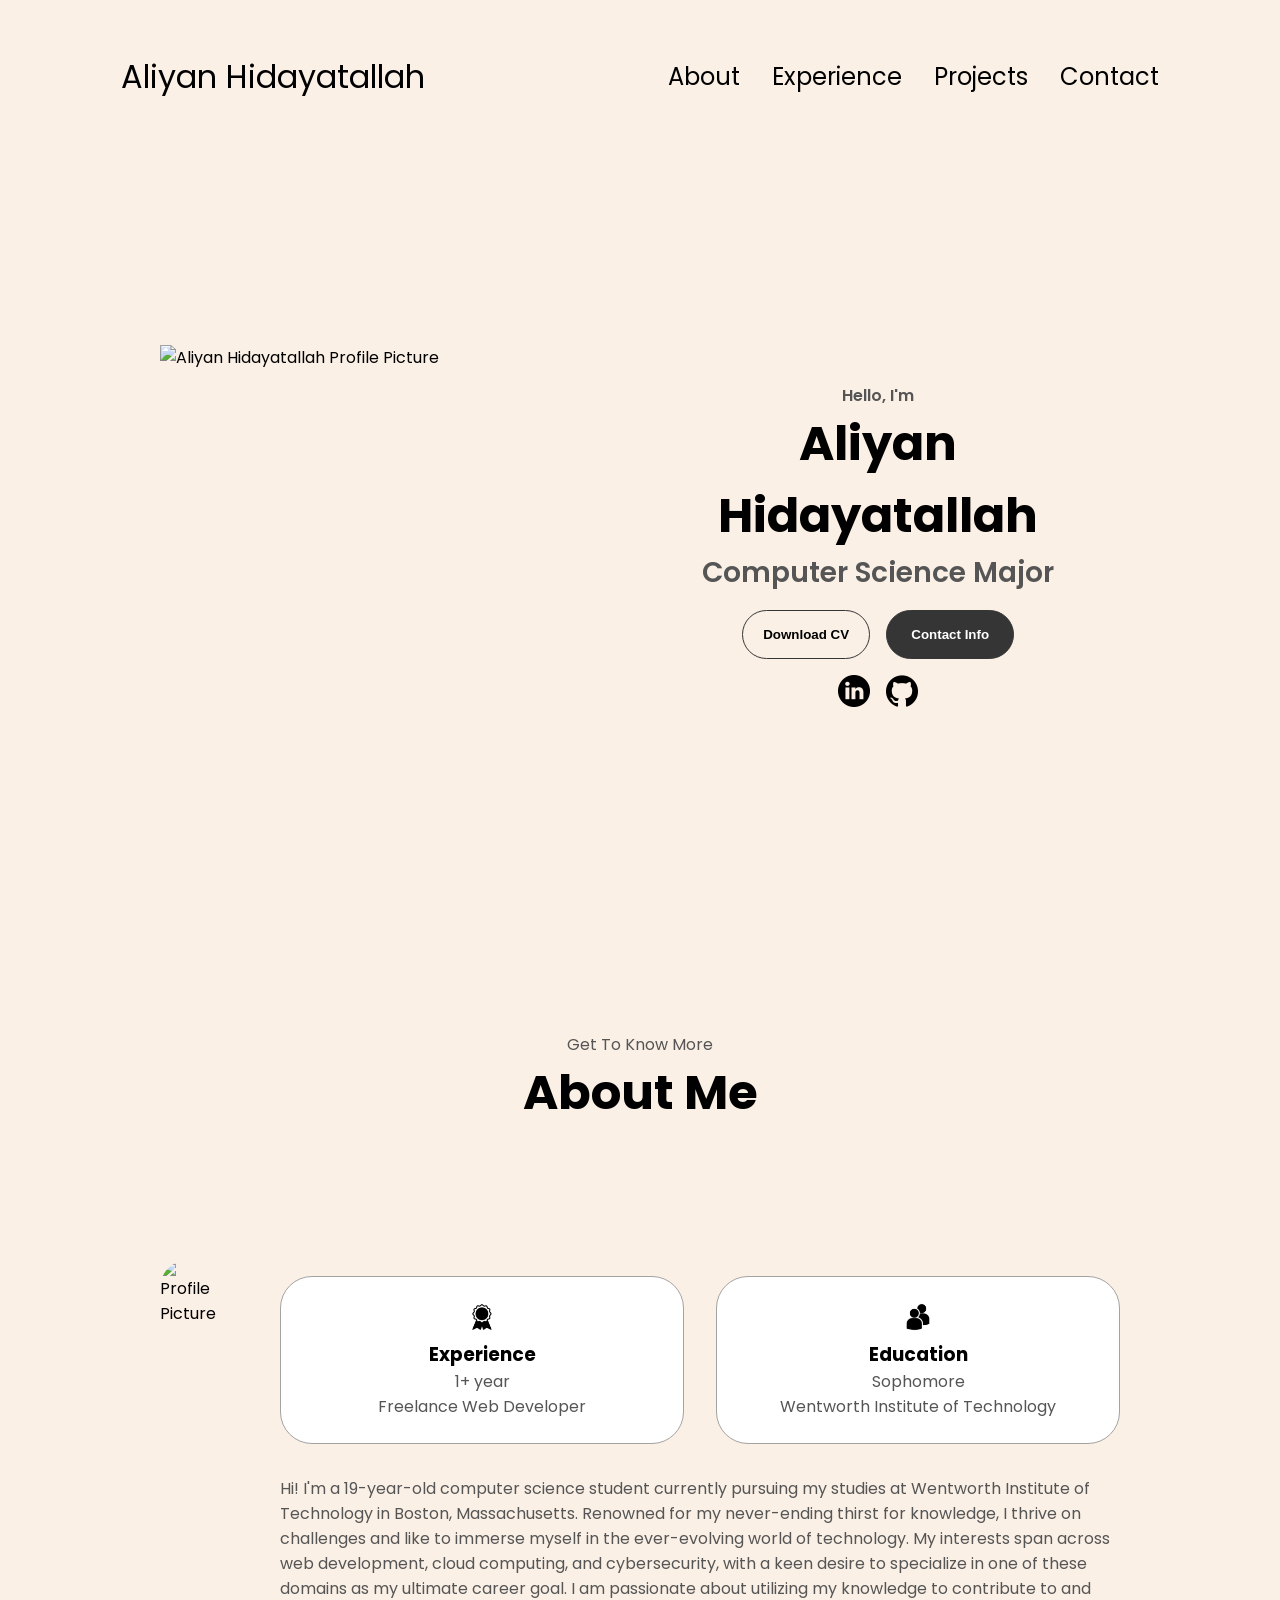
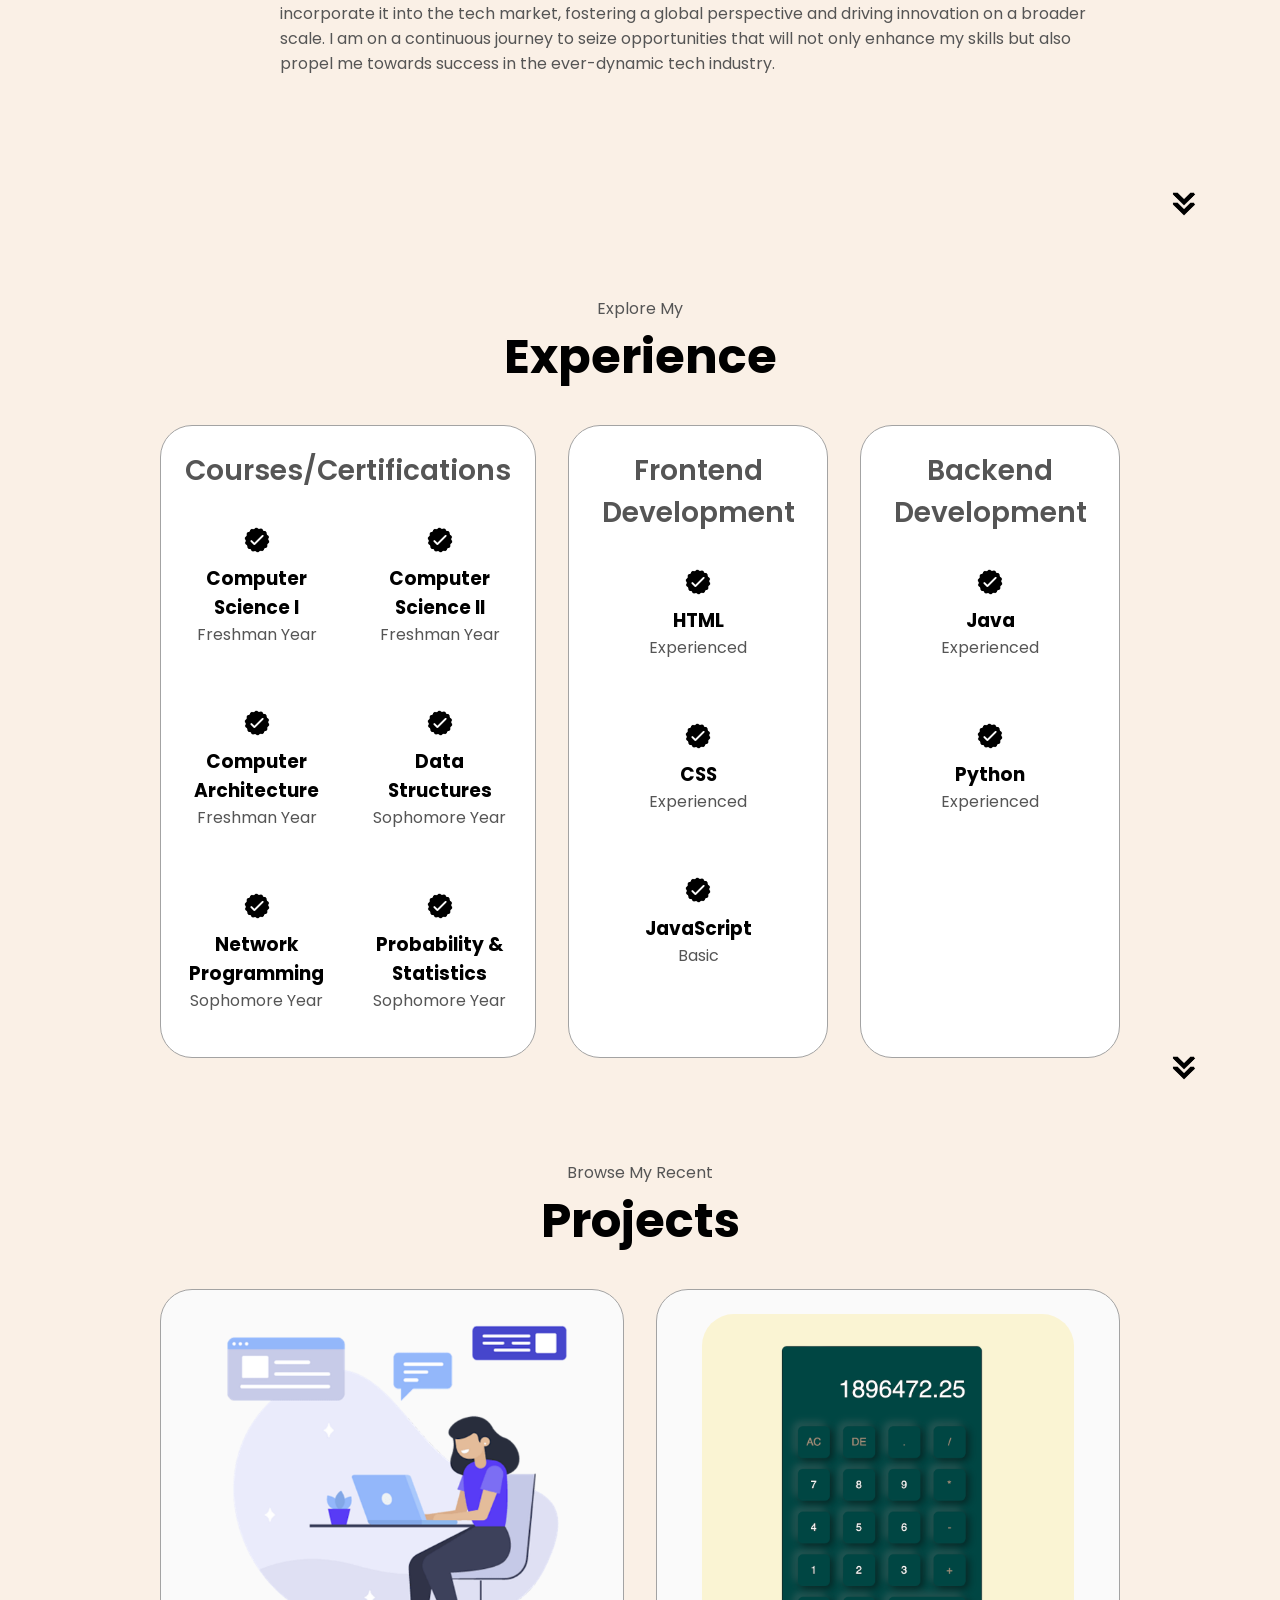
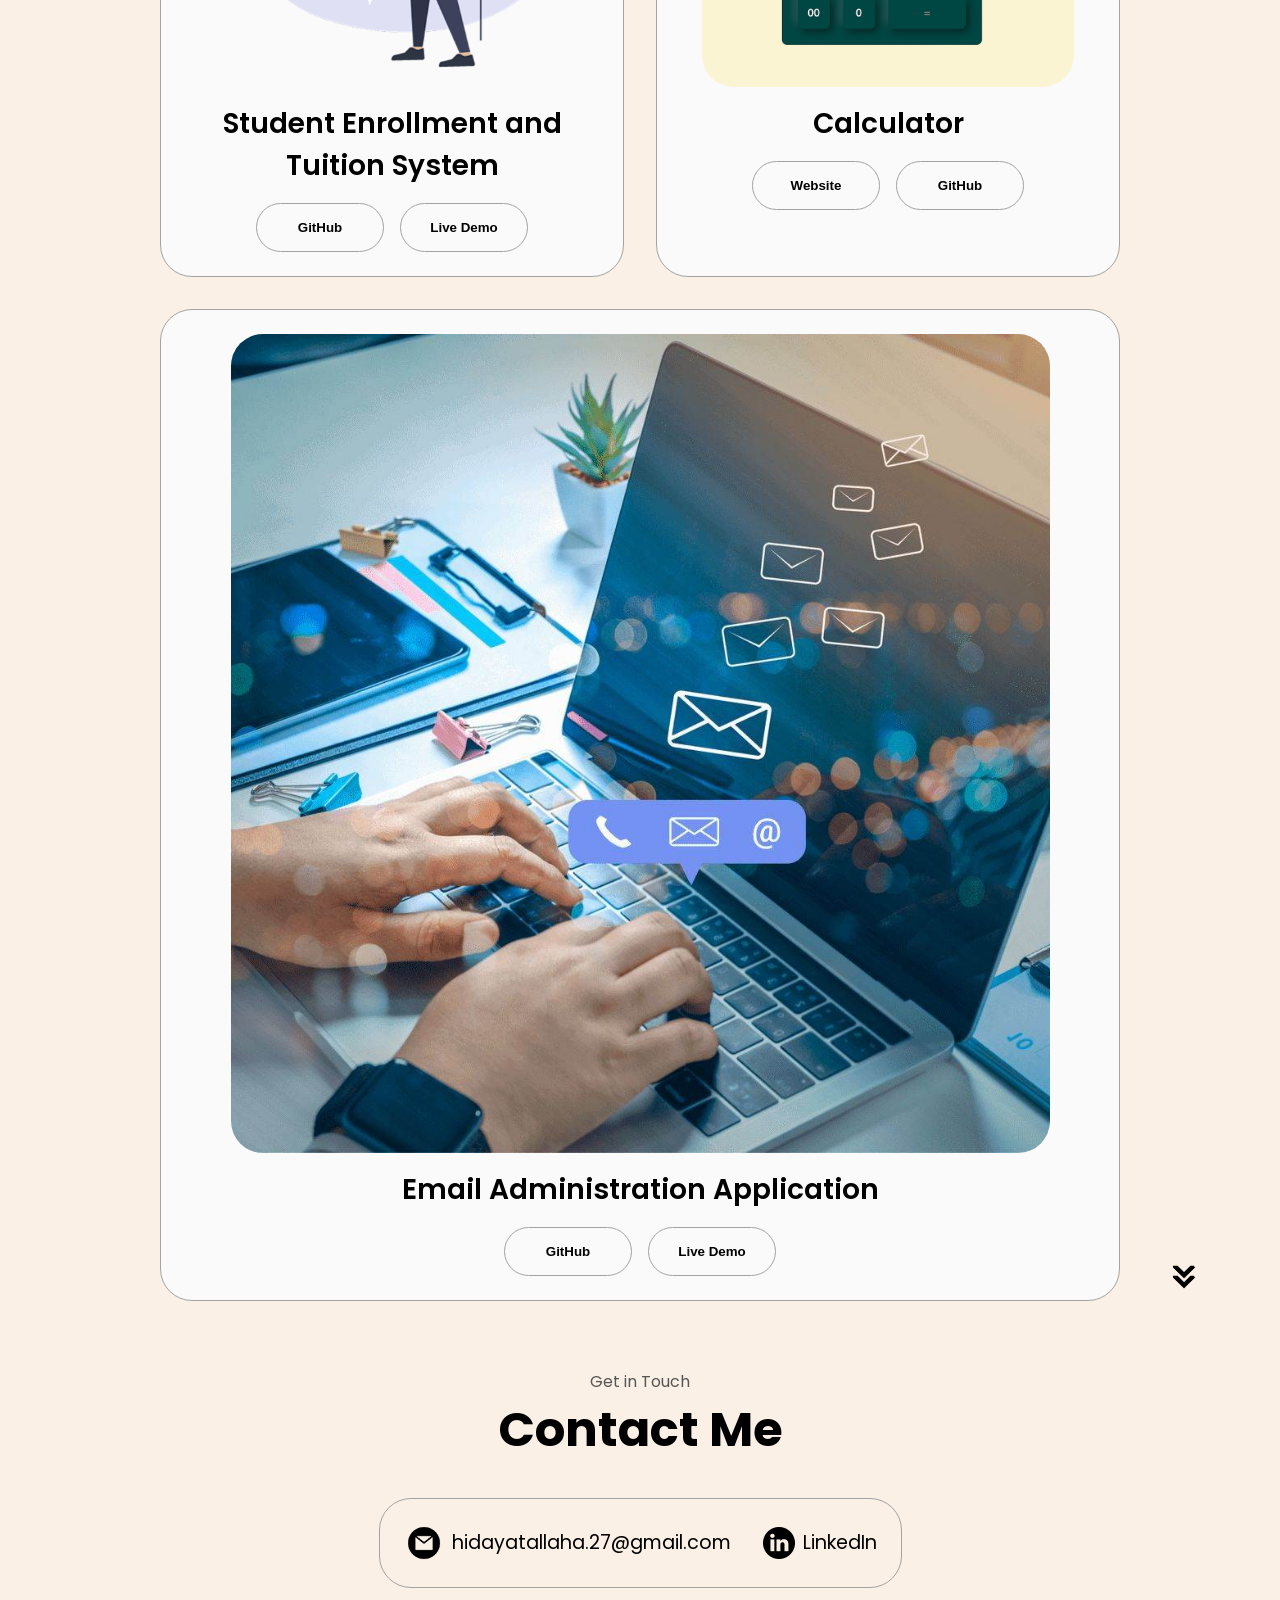
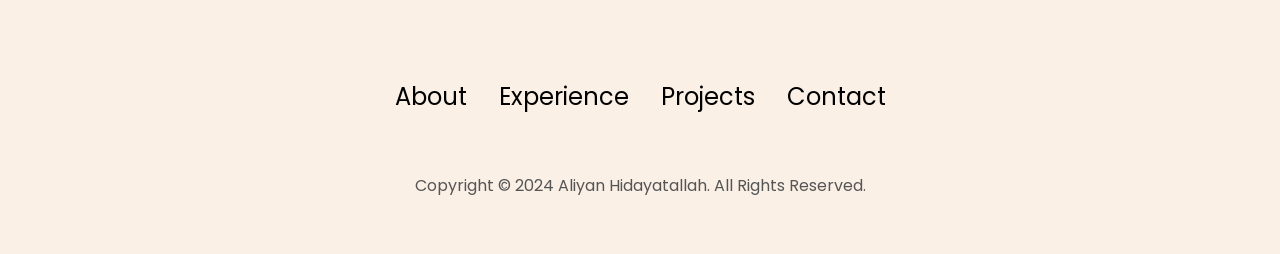
==== index.html @ 7191a9da "Update index.html" ====
<!DOCTYPE html>
<html lang="en">
<head>
    <meta charset="UTF-8">
    <meta http-equiv="X-UA-Compatible" content="IE=edge">
    <meta name="viewport" content="width=device-width, initial-scale=1.0, maximum-scale=1, user-scalable=0">
    <title>My Portfolio</title>
    <link rel="stylesheet" href="style.css" />
    <link rel="stylesheet" href="mediaqueries.css" />
</head>

<body>
    <nav id="desktop-nav">
        <div class="logo">Aliyan Hidayatallah</div>
        <div>
            <ul class="nav-links">
                <li> <a href="#about">About</a> </li>
                <li> <a href="#experience">Experience</a> </li>
                <li> <a href="#projects">Projects</a> </li>
                <li> <a href="#contact">Contact</a> </li>
            </ul>
        </div>
    </nav>

    <nav id="hamburger-nav">
        <div class="logo">Aliyan Hidayatallah</div>
        <div class="hamburger-menu">
            <div class="hamburger-icon" onclick="toggleMenu()">
                <span></span>
                <span></span>
                <span></span>
            </div>
            <div class="menu-links">
                <li> <a href="#about" onclick="toggleMenu()">About</a> </li>
                <li> <a href="#experience" onclick="toggleMenu()">Experience</a> </li>
                <li> <a href="#projects" onclick="toggleMenu()">Projects</a> </li>
                <li> <a href="#contact" onclick="toggleMenu()">Contact</a> </li>
            </div>
        </div>
    </nav>

    <section id="profile">
        <div class="section__pic-container">
            <img src="./ASSETS/profile-pic.png" alt="Aliyan Hidayatallah Profile Picture">
        </div>
        <div class="section__text">
            <p class="section__text__p1">Hello, I'm</p>
            <h1 class="title">Aliyan Hidayatallah</h1>
            <p class="section__text__p2">Computer Science Major</p>
            <div class="btn-container">
                <button class="btn btn-color-2" onclick="window.open('./ASSETS/resume-example.pdf')">Download CV</button>
                <button class="btn btn-color-1" onclick="location.href='./#contact'">Contact Info</button>
            </div>
            <div id="socials-container">
                <img src="./ASSETS/linkedin.png" alt="My LinkedIn Profile" class="icon" onclick="location.href='https://www.linkedin.com/in/aliyan-hidayatallah-9023562b5/'"/> 
                <img src="./ASSETS/github.png" alt="My Github Profile" class="icon" onclick="location.href='https://github.com/AliyanHidayatallah'"/> 
            </div>
        </div>
    </section>

    <section id="about">
        <p class="section__text__p1">Get To Know More</p>
        <h1 class="title">About Me</h1>
        <div class="section-container">
            <div class="section__pic-container">
                <img src="./ASSETS/about-pic.png" alt="Profile Picture" class="about-pic"/>
            </div>
            <div class="about-details-container">
                <div class="about-containers">
                    <div class="details-container">
                        <img src="./ASSETS/experience.png" alt="Experience Icon" class="icon"/>
                        <h3>Experience</h3>
                        <p>1+ year<br />Freelance Web Developer</p>
                    </div>
                    <div class="details-container">
                        <img src="./ASSETS/education.png" alt="Education Icon" class="icon"/>
                        <h3>Education</h3>
                        <p>Sophomore<br />Wentworth Institute of Technology</p>
                    </div>
                </div>
                <div class="text-container">
                    <p> 
                        Hi! I'm a 19-year-old computer science student currently pursuing my studies at 
                        Wentworth Institute of Technology in Boston, Massachusetts. Renowned for my 
                        never-ending thirst for knowledge, I thrive on challenges and like to immerse 
                        myself in the ever-evolving world of technology. My interests span across web 
                        development, cloud computing, and cybersecurity, with a keen desire to specialize 
                        in one of these domains as my ultimate career goal. I am passionate about utilizing 
                        my knowledge to contribute to and incorporate it into the tech market, fostering a 
                        global perspective and driving innovation on a broader scale. I am on a continuous 
                        journey to seize opportunities that will not only enhance my skills but also propel 
                        me towards success in the ever-dynamic tech industry.
                    </p>
                </div>
            </div>
        </div>
        <img src="./ASSETS/arrow.png" alt="Arrow Icon" class="icon arrow" onclick="location.href='./#experience'"/>
    </section>

    <section id="experience">
        <p class="section__text__p1">Explore My</p>
        <h1 class="title">Experience</h1>
        <div class="experience-details-container">
            <div class="about-containers">

                <div class="details-container">

                    <h2 class="experience-sub-title">Courses/Certifications</h2>
                    <div class="article-container">

                        <article>
                            <img src="./ASSETS/checkmark.png" alt="Experience Icon" class="icon"/>
                            <div>
                                <h3>Computer Science I</h3>
                                <p>Freshman Year</p>
                            </div>
                        </article>
                        <article>
                            <img src="./ASSETS/checkmark.png" alt="Experience Icon" class="icon"/>
                            <div>
                                <h3>Computer Science II</h3>
                                <p>Freshman Year</p>
                            </div>
                        </article>
                        <article>
                            <img src="./ASSETS/checkmark.png" alt="Experience Icon" class="icon"/>
                            <div>
                                <h3>Computer Architecture</h3>
                                <p>Freshman Year</p>
                            </div>
                        </article>
                        <article>
                            <img src="./ASSETS/checkmark.png" alt="Experience Icon" class="icon"/>
                            <div>
                                <h3>Data Structures</h3>
                                <p>Sophomore Year</p>
                            </div>
                        </article>
                        <article>
                            <img src="./ASSETS/checkmark.png" alt="Experience Icon" class="icon"/>
                            <div>
                                <h3>Network Programming</h3>
                                <p>Sophomore Year</p>
                            </div>
                        </article>
                        <article>
                            <img src="./ASSETS/checkmark.png" alt="Experience Icon" class="icon"/>
                            <div>
                                <h3>Probability & Statistics</h3>
                                <p>Sophomore Year</p>
                            </div>
                        </article>

                    </div>  

                </div>

                <div class="details-container">
                    
                    <h2 class="experience-sub-title">Frontend Development</h2>
                    <div class="article-container">
                        
                        <article>
                            <img src="./ASSETS/checkmark.png" alt="Experience Icon" class="icon"/>
                            <div>
                                <h3>HTML</h3>
                                <p>Experienced</p>
                            </div>
                        </article>
                        <article>
                            <img src="./ASSETS/checkmark.png" alt="Experience Icon" class="icon"/>
                            <div>
                                <h3>CSS</h3>
                                <p>Experienced</p>
                            </div>
                        </article>
                        <article>
                            <img src="./ASSETS/checkmark.png" alt="Experience Icon" class="icon"/>
                            <div>
                                <h3>JavaScript</h3>
                                <p>Basic</p>
                            </div>
                        </article>

                    </div>
 
                </div>

                <div class="details-container">
                    
                    <h2 class="experience-sub-title">Backend Development</h2>
                    <div class="article-container">

                        <article>
                            <img src="./ASSETS/checkmark.png" alt="Experience Icon" class="icon"/>
                            <div>
                                <h3>Java</h3>
                                <p>Experienced</p>
                            </div>
                        </article>
                        <article>
                            <img src="./ASSETS/checkmark.png" alt="Experience Icon" class="icon"/>
                            <div>
                                <h3>Python</h3>
                                <p>Experienced</p>
                            </div>
                        </article>
                        
                    </div>

                </div>

            </div>
        </div>
        <img src="./ASSETS/arrow.png" alt="Arrow Icon" class="icon arrow" onclick="location.href='./#projects'"/>
    </section>

    <section id="projects">
        <p class="section__text__p1">Browse My Recent</p>
        <h1 class="title">Projects</h1>
        <div class="experience-details-container">
            <div class="about-containers">

                <div class="details-container color-container">
                    <div class="article-container">
                        <img src="./ASSETS/project-3.png" alt="Project 1" class="project-img"/>
                    </div>
                    <h2 class="experience-sub-title project-title">Student Enrollment and Tuition System</h2>
                    <div class="btn-container">
                        <button class="btn btn-color-2 project-btn" onclick="window.open('https://github.com/AliyanHidayatallah/Student-Enrollment-Application/tree/main')">GitHub</button>
                        <button class="btn btn-color-2 project-btn" onclick="window.open('https://youtu.be/eV3RhDA4OJA')">Live Demo</button>
                    </div>
                </div> 

                <div class="details-container color-container">
                    <div class="article-container">
                        <img src="./ASSETS/project-1.png" alt="Project 2" class="project-img"/>
                    </div> 
                    <h2 class="experience-sub-title project-title">Calculator</h2>
                    <div class="btn-container">
                        <button class="btn btn-color-2 project-btn" onclick="window.open('./ASSETS/CALCULATOR PROJECT copy/index.html')">Website</button>
                        <button class="btn btn-color-2 project-btn" onclick="window.open('https://github.com/AliyanHidayatallah/Calculator')">GitHub</button>
                    </div>
                </div>

                <div class="details-container color-container">
                    <div class="article-container">
                        <img src="./ASSETS/project-2.png" alt="Project 3" class="project-img"/>
                    </div>
                    <h2 class="experience-sub-title project-title">Email Administration Application</h2>
                    <div class="btn-container">
                        <button class="btn btn-color-2 project-btn" onclick="window.open('https://github.com/AliyanHidayatallah/Email-Administration-App/tree/main')">GitHub</button>
                        <button class="btn btn-color-2 project-btn" onclick="window.open('https://youtu.be/KUB9q65xvjA')">Live Demo</button>
                    </div>
                </div>

                <!-- <div class="details-container color-container">
                    <div class="article-container">
                        <img src="./ASSETS/project-2.png" alt="Project 4" class="project-img"/>
                    </div>
                    <h2 class="experience-sub-title project-title">Email Administration Application</h2>
                    <div class="btn-container">
                        <button class="btn btn-color-2 project-btn" onclick="window.open('https://github.com/AliyanHidayatallah/Email-Administration-App/tree/main')">GitHub</button>
                        <button class="btn btn-color-2 project-btn" onclick="window.open('https://youtu.be/KUB9q65xvjA')">Live Demo</button>
                    </div>
                </div> -->

            </div>
        </div>
        <img src="./ASSETS/arrow.png" alt="Arrow Icon" class="icon arrow" onclick="location.href='./#contact'"/>
    </section>

    <section id="contact">
        <p class="section__text__p1">Get in Touch</p>
        <h1 class="title">Contact Me</h1>
        <div class="contact-info-upper-container">
            <div class="contact-info-container">
                <img src="./ASSETS/email.png" alt="Email Icon" class="icon contact-icon email-icon"/>
                <p><a href="mailto:hidayatallaha.27@gmail.com">hidayatallaha.27@gmail.com</a></p>
            </div>
            <div class="contact-info-container">
                <img src="./ASSETS/linkedin.png" alt="LinkedIn Icon" class="icon contact-icon"/>
                <p><a href="https://www.linkedin.com/in/aliyan-hidayatallah-9023562b5/">LinkedIn</a></p>
            </div>
        </div>
    </section>

    <footer>
        <nav>
            <div class="nav-links-container">
                <ul class="nav-links">
                    <li><a href="#about">About</a></li>
                    <li><a href="#experience">Experience</a></li>
                    <li><a href="#projects">Projects</a></li>
                    <li><a href="#contact">Contact</a></li>
                </ul>
            </div>
        </nav>
        <p>Copyright &#169; 2024 Aliyan Hidayatallah. All Rights Reserved.</p>
    </footer>

    <script src="script.js"> </script>
</body>
</html>
---- style.css ----
/* GENERAL */

@import url('https://fonts.googleapis.com/css2?family=Poppins:wght@300;400;500;600&display=swap');


* {
    margin: 0;
    padding: 0;
}

body {
    font-family: "Poppins", sans-serif;
    background-color: #faf0e6;
}

html {
    scroll-behavior: smooth;
}

p {
    color: rgb(85, 85, 85);
}

/* TRANSITION */

a, .btn {
    transition: all 300ms ease;
}

/* DESKTOP NAV */

nav, .nav-links {
    display: flex;
}

nav {
    justify-content: space-around;
    align-items: center;
    height: 17vh;
}

.nav-links {
    gap: 2rem;
    list-style: none;
    font-size: 1.5rem;

}

a {
    color: black;
    text-decoration: none;
    text-decoration-color: white;
}

a:hover {
    color: grey;
    text-decoration: underline;
    text-underline-offset: 1rem;
    text-decoration-color: rgb(181, 181, 181);
}

.logo {
    font-size: 2rem;
}

.logo:hover {
    cursor: default;
}

/* HAMBURGER MENU */

#hamburger-nav {
    display: none;
}

.hamburger-menu {
    position: relative;
    display: inline-block;
}

.hamburger-icon {
    display: flex;
    flex-direction: column;
    justify-content: space-between;
    height: 24px;
    width: 30px;
    cursor: pointer;
}

.hamburger-icon span {
    width: 100%;
    height: 2px;
    background-color: black;
    transition: all 0.3 ease-in-out;
}

.menu-links {
    position: absolute;
    top: 100%;
    right: 0%;
    background-color: white;
    width: fit-content;
    max-height: 0;
    overflow: hidden;
    transition: all 0.3 ease-in-out;
}

.menu-links a {
    display: block;
    padding: 10px;
    text-align: center;
    font-size: 1.5rem;
    color: black;
    text-decoration: none;
    transition: all 0.3 ease-in-out;
}

.menu-links li {
    list-style: none;
}

.menu-links.open {
    max-height: 300px;
}

.hamburger-icon.open span:first-child {
    transform: rotate(45deg) translate(10px, 5px);
}

.hamburger-icon.open span:nth-child(2) {
    opacity: 0;
}

.hamburger-icon.open span:last-child {
    transform: rotate(-45deg) translate(10px, -5px);
}


.hamburger-icon span:first-child {
    transform: none;
}

.hamburger-icon span:first-child {
    opacity: 1;
}
.hamburger-icon span:first-child {
    transform: none;
}


/* SECTIONS */

section {
    padding-top: 4vh;
    height: 96vh;
    margin: 0 10rem;
    box-sizing: border-box;
    min-height: fit-content;
}

.section-container {
    display: flex;
}


/* PROFILE SECTION */

#profile {
   display: flex; 
   justify-content: center;
   gap: 5rem;
   height: 80vh;
}

.section__pic-container {
    display: flex;
    height: 400px;
    width: 400px;
    margin: auto 0;
}

.section__text {
    align-self: center;
    text-align: center;
}

.section__text p {
    font-weight: 600;
}

.section__text__p1 {
    text-align: center;
}

.section__text__p2 {
    font-size: 1.75rem;
    margin-bottom: 1rem;
}

.title {
    font-size: 3rem;
    text-align: center;
}

#socials-container {
    display: flex;
    justify-content: center;
    margin-top: 1rem;
    gap: 1rem;
}


/* ICON */

.icon {
    cursor: pointer;
    height: 2rem;
}


/* BUTTONS */

.btn-container {
    display: flex;
    justify-content: center;
    gap: 1rem;
}

.btn {
    font-weight: 600;
    transition: all 300ms ease;
    padding: 1rem;
    width: 8rem;
    border-radius: 2rem;
}

.btn-color-1, .btn-color-2 {
    border: rgb(53, 53, 53) 0.1rem solid;
}

.btn-color-1:hover, .btn-color-2:hover {
    cursor: pointer;
}

.btn-color-1, .btn-color-2:hover {
    background: rgb(53, 53, 53);
    color: white;
}

.btn-color-1:hover {
    background: rgb(0, 0, 0);
}  

.btn-color-2 {
   background: none; 
}

.btn-color-2:hover {
    border: rgb(255, 255, 255) 0.1rem solid;
}

.btn-container {
    gap: 1rem;
}

/* ABOUT SECTION */

#about {
    position: relative;
}

.about-containers {
    gap: 2rem;
    margin-bottom: 2rem;
    margin-top: 2rem;
}

.about-details-container {
    justify-content: center;
    flex-direction: column;
}

.about-containers, .about-details-container {
    display: flex;
}

.about-pic {
    border-radius: 2rem;
}

.arrow {
    position: absolute;
    right: -5rem;
    bottom: 2.5rem;
}

.details-container {
    padding: 1.5rem;
    flex: 1;
    background: white;
    border-radius: 2rem;
    border: rgb(53, 53, 53) 0.1rem solid;
    border-color: rgb(163, 163, 163);
    text-align: center;
}

.section-container {
    gap: 4rem;
    height: 80%;
}

.section__pic-container {
    height: 400px;
    width: 400px;
    margin: auto 0;
}


/* EXPERINCE SECTION */

#experience {
    position: relative;
}

.experience-sub-title {
    color: rgb(85, 85, 85);
    font-weight: 600;
    font-size: 1.75rem;
    margin-bottom: 2rem;
}

.experience-details-container {
    display: flex;
    justify-content: center;
    /* flex-direction: column; */
}

.article-container {
    display: flex;
    /* text-align: initial; */
    flex-wrap: wrap;
    /* flex-direction: row; */
    gap: 2.5rem;
    justify-content: space-evenly;
  }

article {
    flex: 1 0 calc(50% - 1.25rem);
    margin-bottom: 1.25rem;
    display: flex;
    flex-direction: column;
    align-items: center;
    width: 10rem;
    /* justify-content: space-around; */
    gap: 0.5rem;
}

article .icon {
    cursor: default;
}


/* PROJECTS SECTION */

#projects {
    position: relative;
}

.color-container {
    border-color: rgb(163, 163, 163);
    background: rgb(250, 250, 250);
}

.project-img {
    border-radius: 2rem;
    width: 90%;
    height: 90%;
}

.project-title {
    margin: 1rem;
    color: black;
}

.project-btn {
    color: black;
    border-color: rgb(163, 163, 163);
}


/* CONTACT */

#contact {
    display: flex;
    justify-content: center;
    flex-direction: column;
    height: 70vh;
}

.contact-info-upper-container {
    display: flex;
    justify-content: center;
    border-radius: 2rem;
    border: rgb(53, 53, 53) 0.1rem solid;
    border-color: rgb(163, 163, 163);
    background: (250, 250, 250);
    margin: 2rem auto;
    padding: 0.5rem;
}

.contact-info-container {
    display: flex;
    align-items: center;
    justify-content: center;
    gap: 0.5rem;
    margin: 1rem;
}

.contact-info-container p {
    font-size: larger;
}

.contact-icon {
    cursor: default;
}

.email-icon {
    height: 2.5rem;
}


/* FOOTER SECTION */

footer {
    height: 26vh;
    margin: 0 1rem;
}

footer p {
    text-align: center;
}
---- mediaqueries.css ----
@media screen and (max-width: 1400px) {
    #profile {
      height: 83vh;
      margin-bottom: 6rem;
    }
    .about-containers {
      flex-wrap: wrap;
    }
    #contact,
    #projects {
      height: fit-content;
    }
}


@media screen and (max-width: 1200px) {
    #desktop-nav {
      display: none;
    }
    #hamburger-nav {
      display: flex;
    }
    #experience,
    .experience-details-container {
      margin-top: 2rem;
    }
    #profile,
    .section-container {
      display: block;
    }
    .arrow {
      display: none;
    }
    section,
    .section-container {
      height: fit-content;
    }
    section {
      margin: 0 5%;
    }
    .section__pic-container {
      width: 275px;
      height: 275px;
      margin: 0 auto 2rem;
    }
    .about-containers {
      margin-top: 0;
    }
}


@media screen and (max-width: 600px) {
    #contact,
    footer {
      height: 40vh;
    }
    #profile {
      height: 83vh;
      margin-bottom: 0;
    }
    article {
      font-size: 1rem;
    }
    footer nav {
      height: fit-content;
      margin-bottom: 2rem;
    }
    .about-containers,
    .contact-info-upper-container,
    .btn-container {
      flex-wrap: wrap;
    }
    .contact-info-container {
      margin: 0;
    }
    .contact-info-container p,
    .nav-links li a {
      font-size: 1rem;
    }
    .experience-sub-title {
      font-size: 1.25rem;
    }
    .logo {
      font-size: 1.5rem;
    }
    .nav-links {
      flex-direction: column;
      gap: 0.5rem;
      text-align: center;
    }
    .section__pic-container {
      width: auto;
      height: 46vw;
      justify-content: center;
    }
    .section__text__p2 {
      font-size: 1.25rem;
    }
    .title {
      font-size: 2rem;
    }
    .text-container {
      text-align: justify;
    }
}
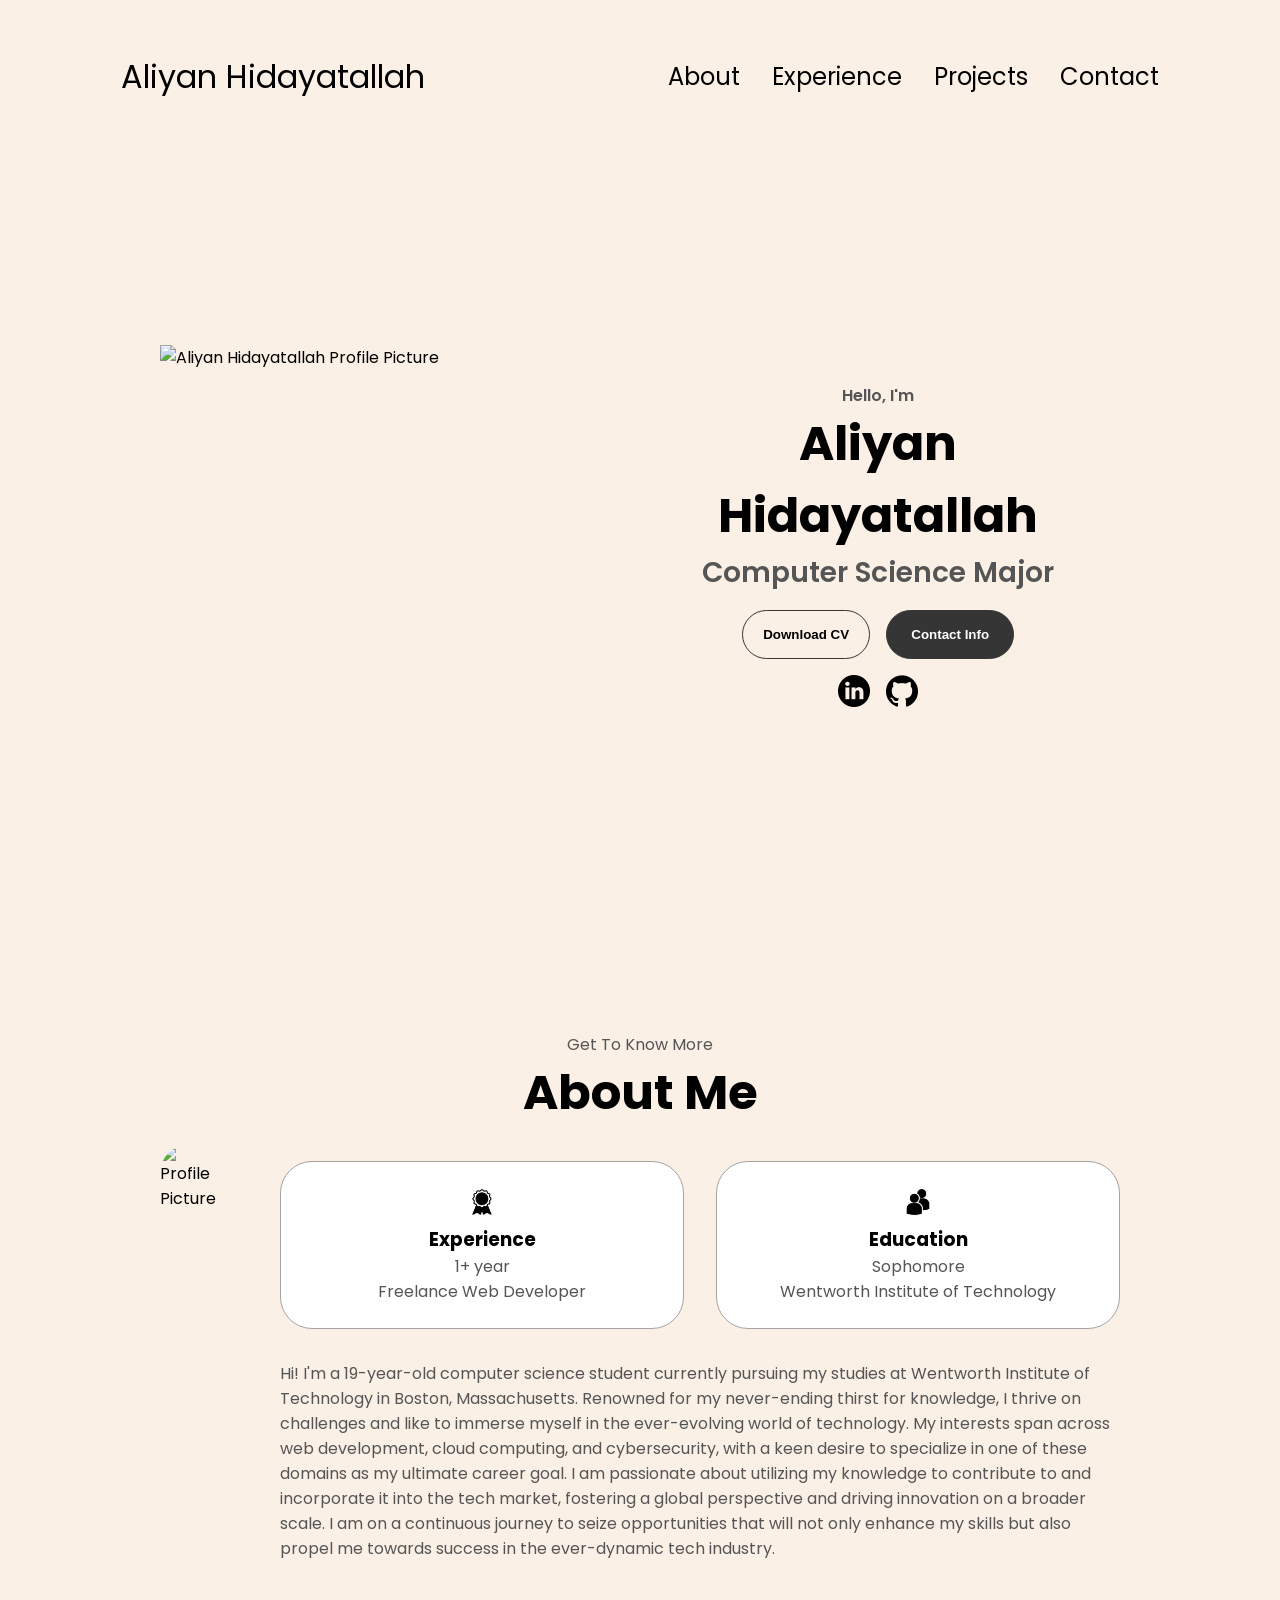
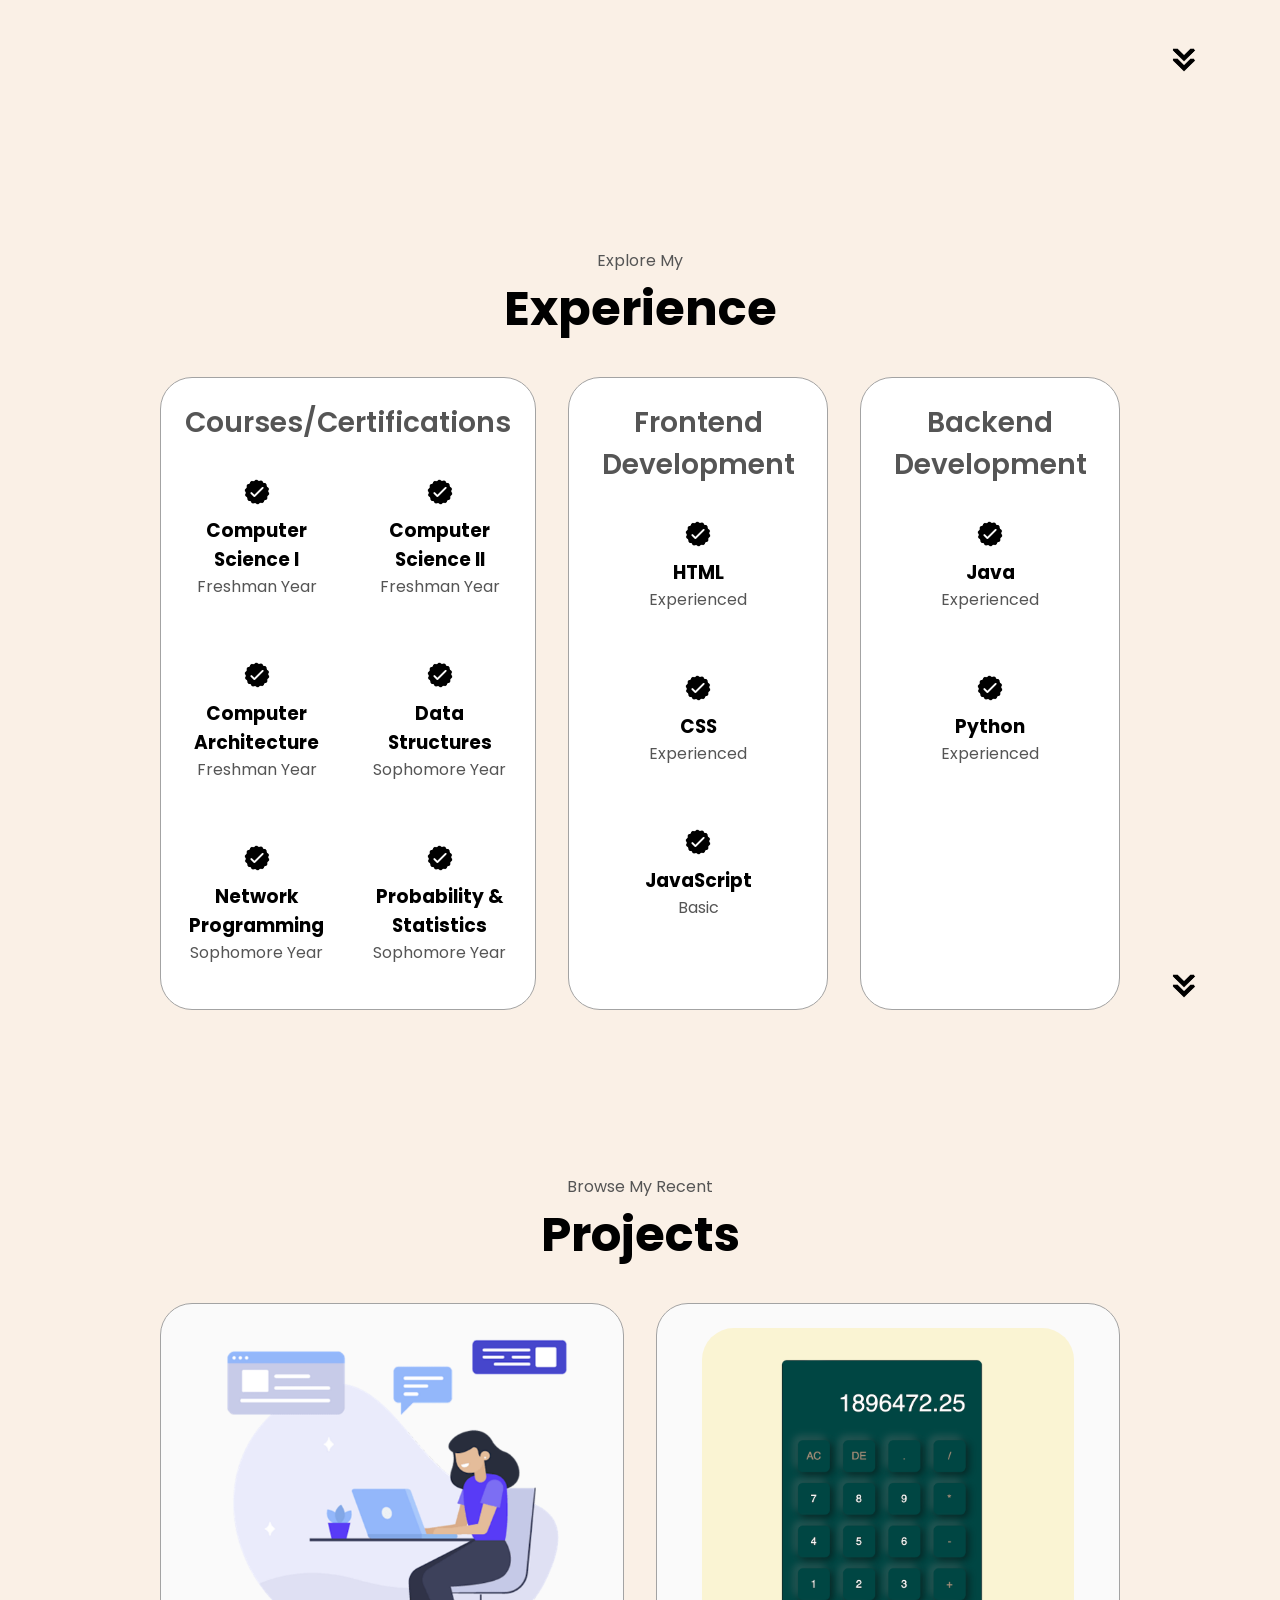
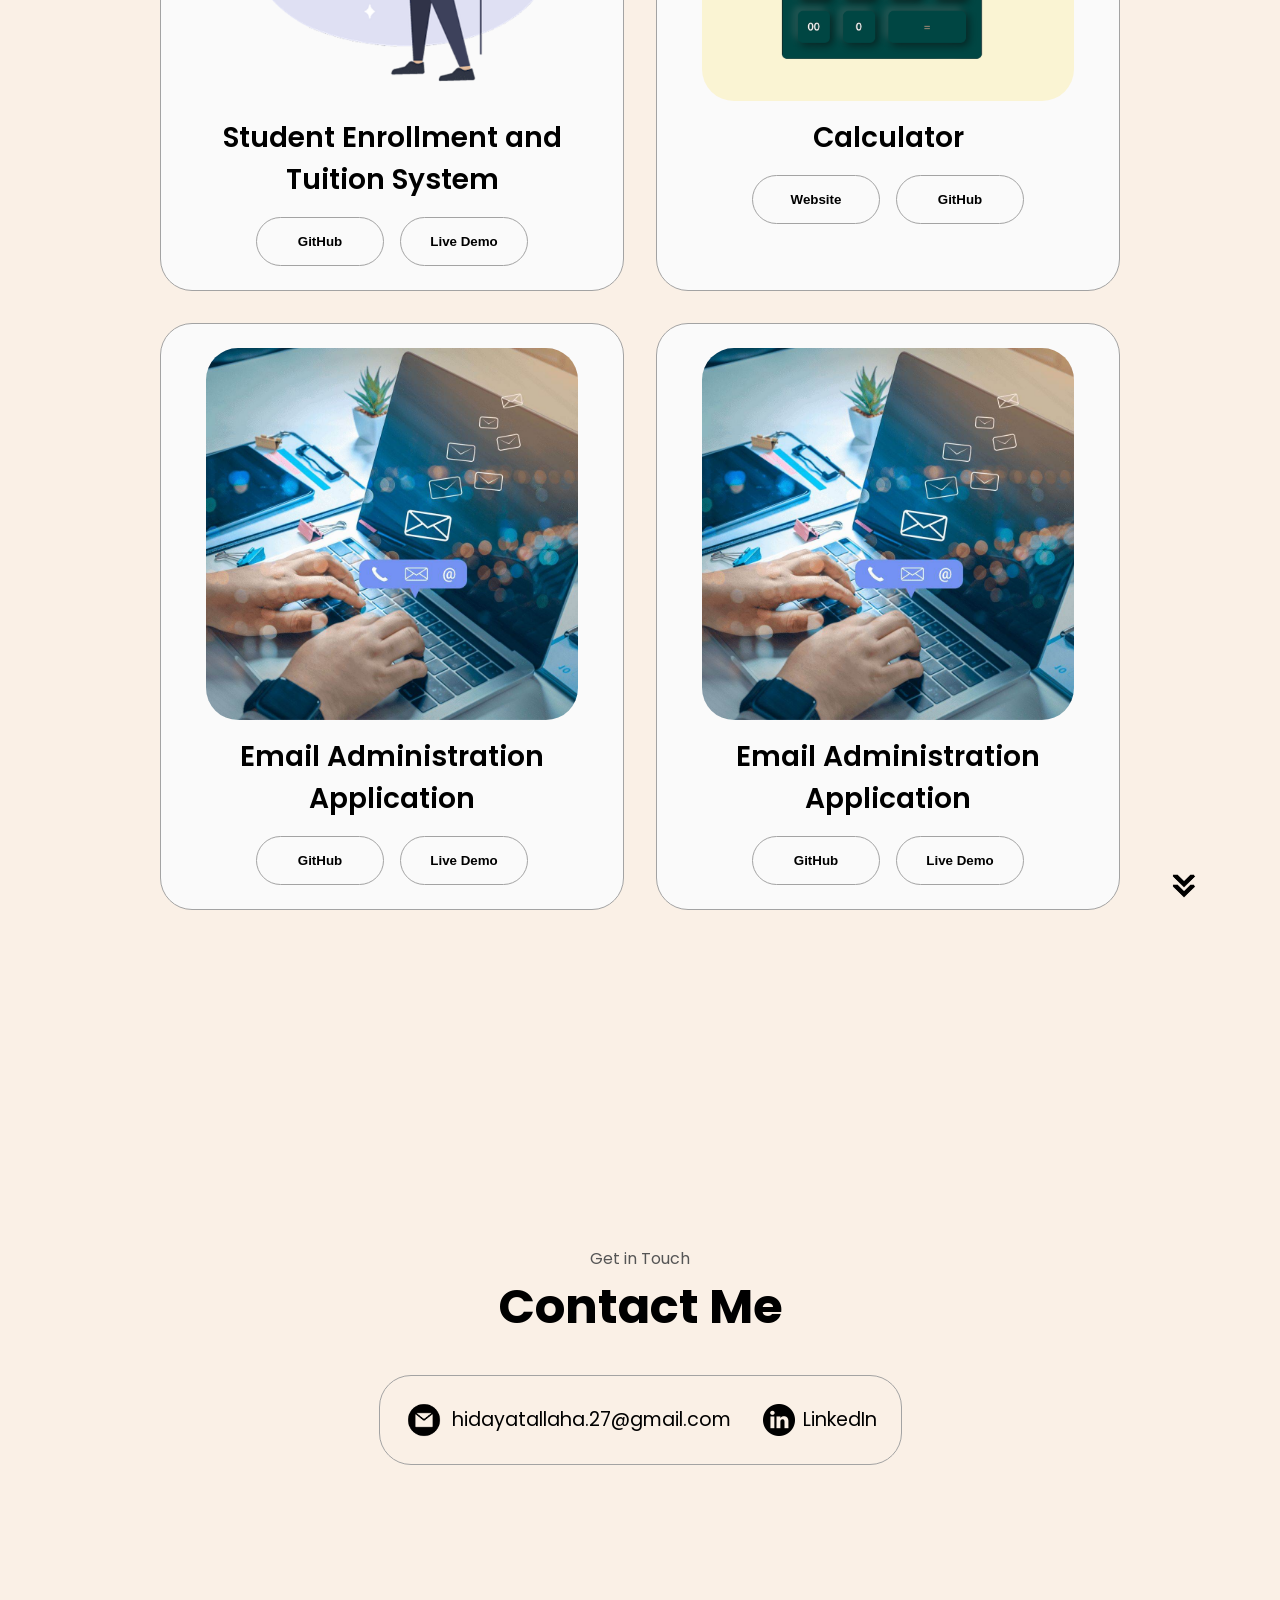
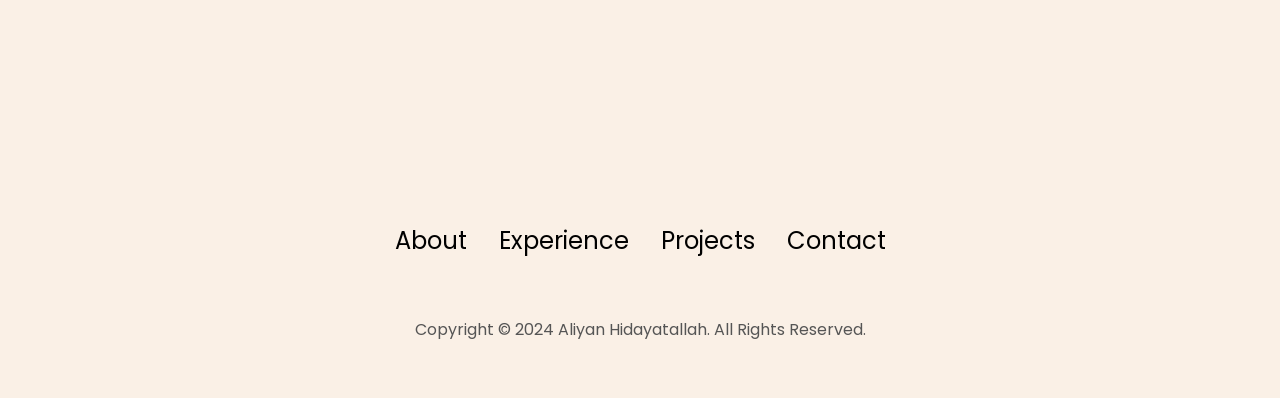
==== commit b138f5d1: "Update index.html" ====
--- a/index.html
+++ b/index.html
@@ -254,7 +254,7 @@
                     </div>
                 </div>
 
-                <!-- <div class="details-container color-container">
+                <div class="details-container color-container">
                     <div class="article-container">
                         <img src="./ASSETS/project-2.png" alt="Project 4" class="project-img"/>
                     </div>
@@ -263,7 +263,7 @@
                         <button class="btn btn-color-2 project-btn" onclick="window.open('https://github.com/AliyanHidayatallah/Email-Administration-App/tree/main')">GitHub</button>
                         <button class="btn btn-color-2 project-btn" onclick="window.open('https://youtu.be/KUB9q65xvjA')">Live Demo</button>
                     </div>
-                </div> -->
+                </div>
 
             </div>
         </div>
--- a/style.css
+++ b/style.css
@@ -152,10 +152,11 @@
 
 section {
     padding-top: 4vh;
-    height: 96vh;
+    /* height: 96vh; */
     margin: 0 10rem;
     box-sizing: border-box;
-    min-height: fit-content;
+    min-height: 80vh;
+    /* min-height: fit-content; */
 }
 
 .section-container {
@@ -169,7 +170,8 @@
    display: flex; 
    justify-content: center;
    gap: 5rem;
-   height: 80vh;
+   min-height: 80vh;
+   /* height: 80vh; */
 }
 
 .section__pic-container {
@@ -267,12 +269,15 @@
 
 #about {
     position: relative;
+    margin-top: 6rem;
+    margin-bottom: 6rem;
 }
 
 .about-containers {
     gap: 2rem;
     margin-bottom: 2rem;
     margin-top: 2rem;
+    justify-content: space-evenly;
 }
 
 .about-details-container {
@@ -296,6 +301,7 @@
 
 .details-container {
     padding: 1.5rem;
+    /* max-width: 30%; */
     flex: 1;
     background: white;
     border-radius: 2rem;
@@ -320,6 +326,8 @@
 
 #experience {
     position: relative;
+    margin-top: 6rem;
+    margin-bottom: 6rem;
 }
 
 .experience-sub-title {
@@ -364,6 +372,8 @@
 
 #projects {
     position: relative;
+    margin-top: 6rem;
+    margin-bottom: 6rem;
 }
 
 .color-container {
@@ -394,7 +404,9 @@
     display: flex;
     justify-content: center;
     flex-direction: column;
-    height: 70vh;
+    min-height: 70vh;
+    margin-top: 6rem;
+    margin-bottom: 6rem;
 }
 
 .contact-info-upper-container {
@@ -432,8 +444,9 @@
 /* FOOTER SECTION */
 
 footer {
-    height: 26vh;
+    min-height: 26vh;
     margin: 0 1rem;
+    margin-top: 6rem;
 }
 
 footer p {
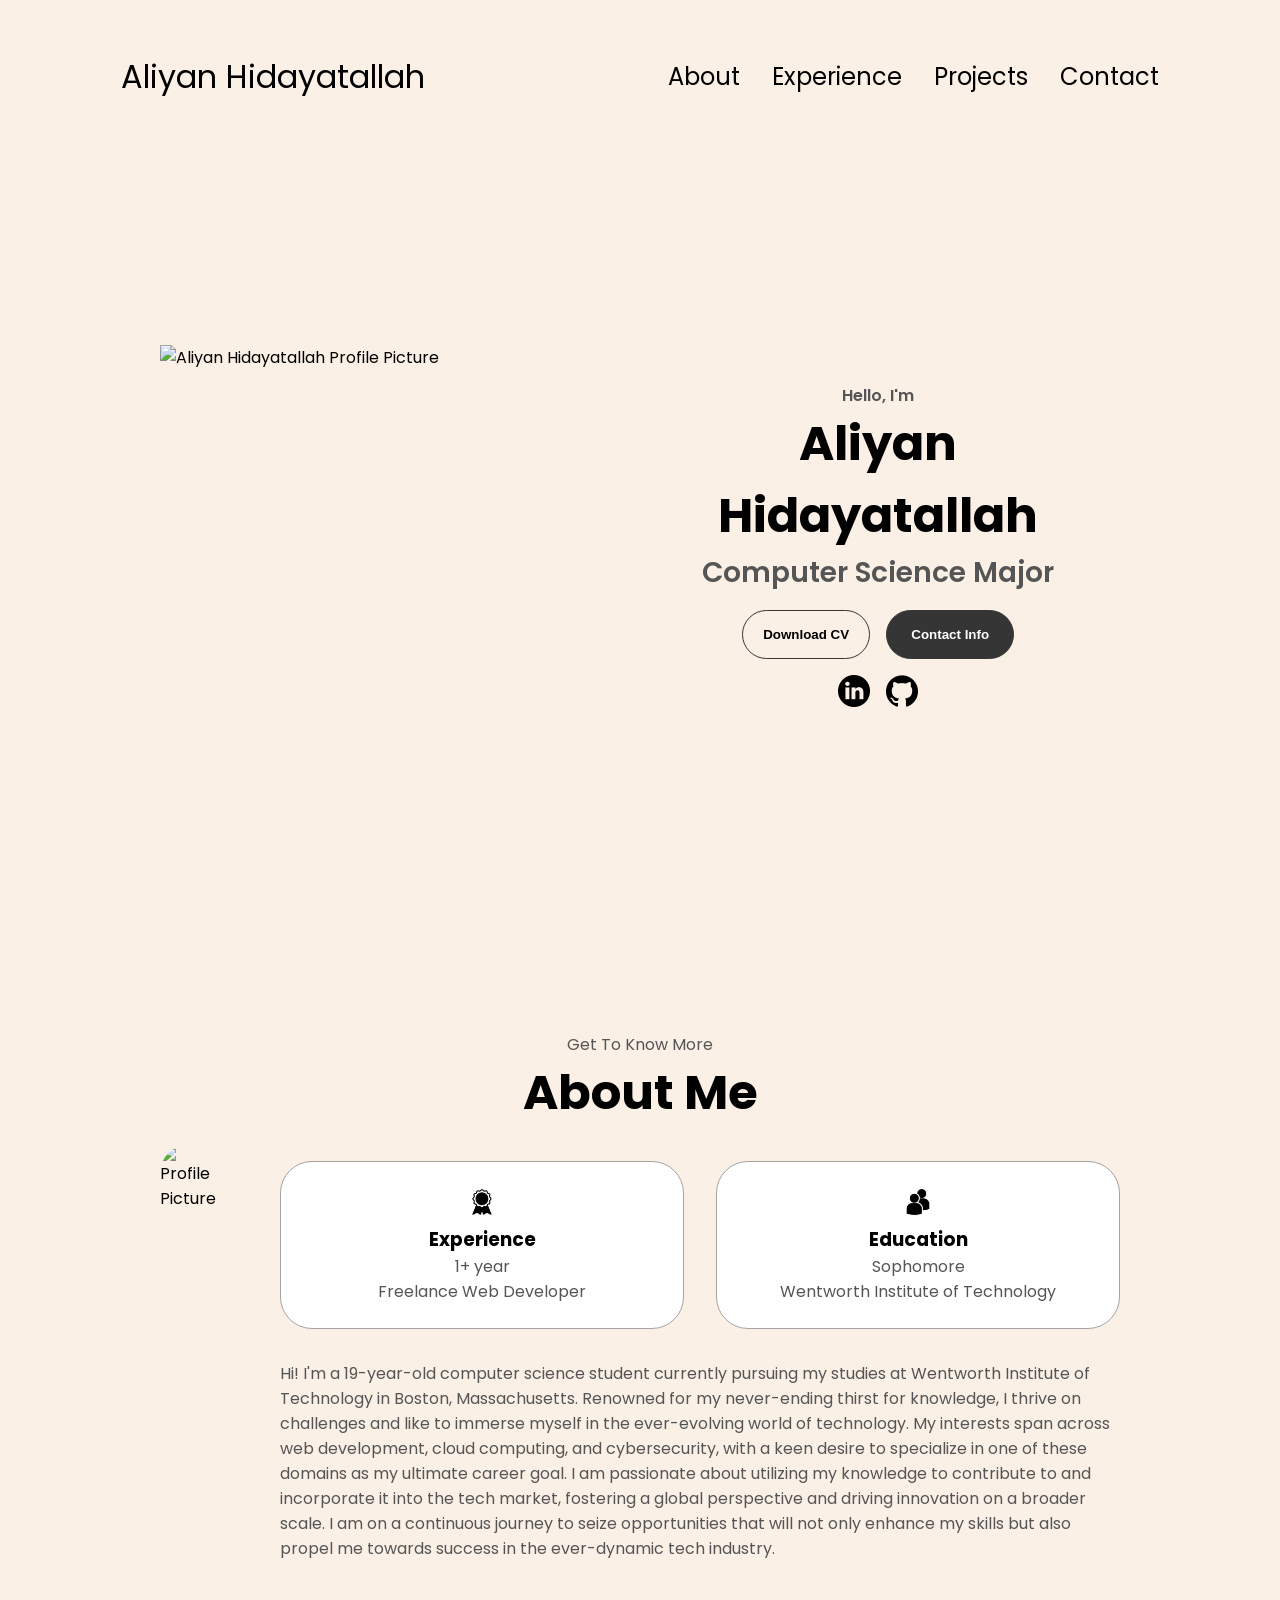
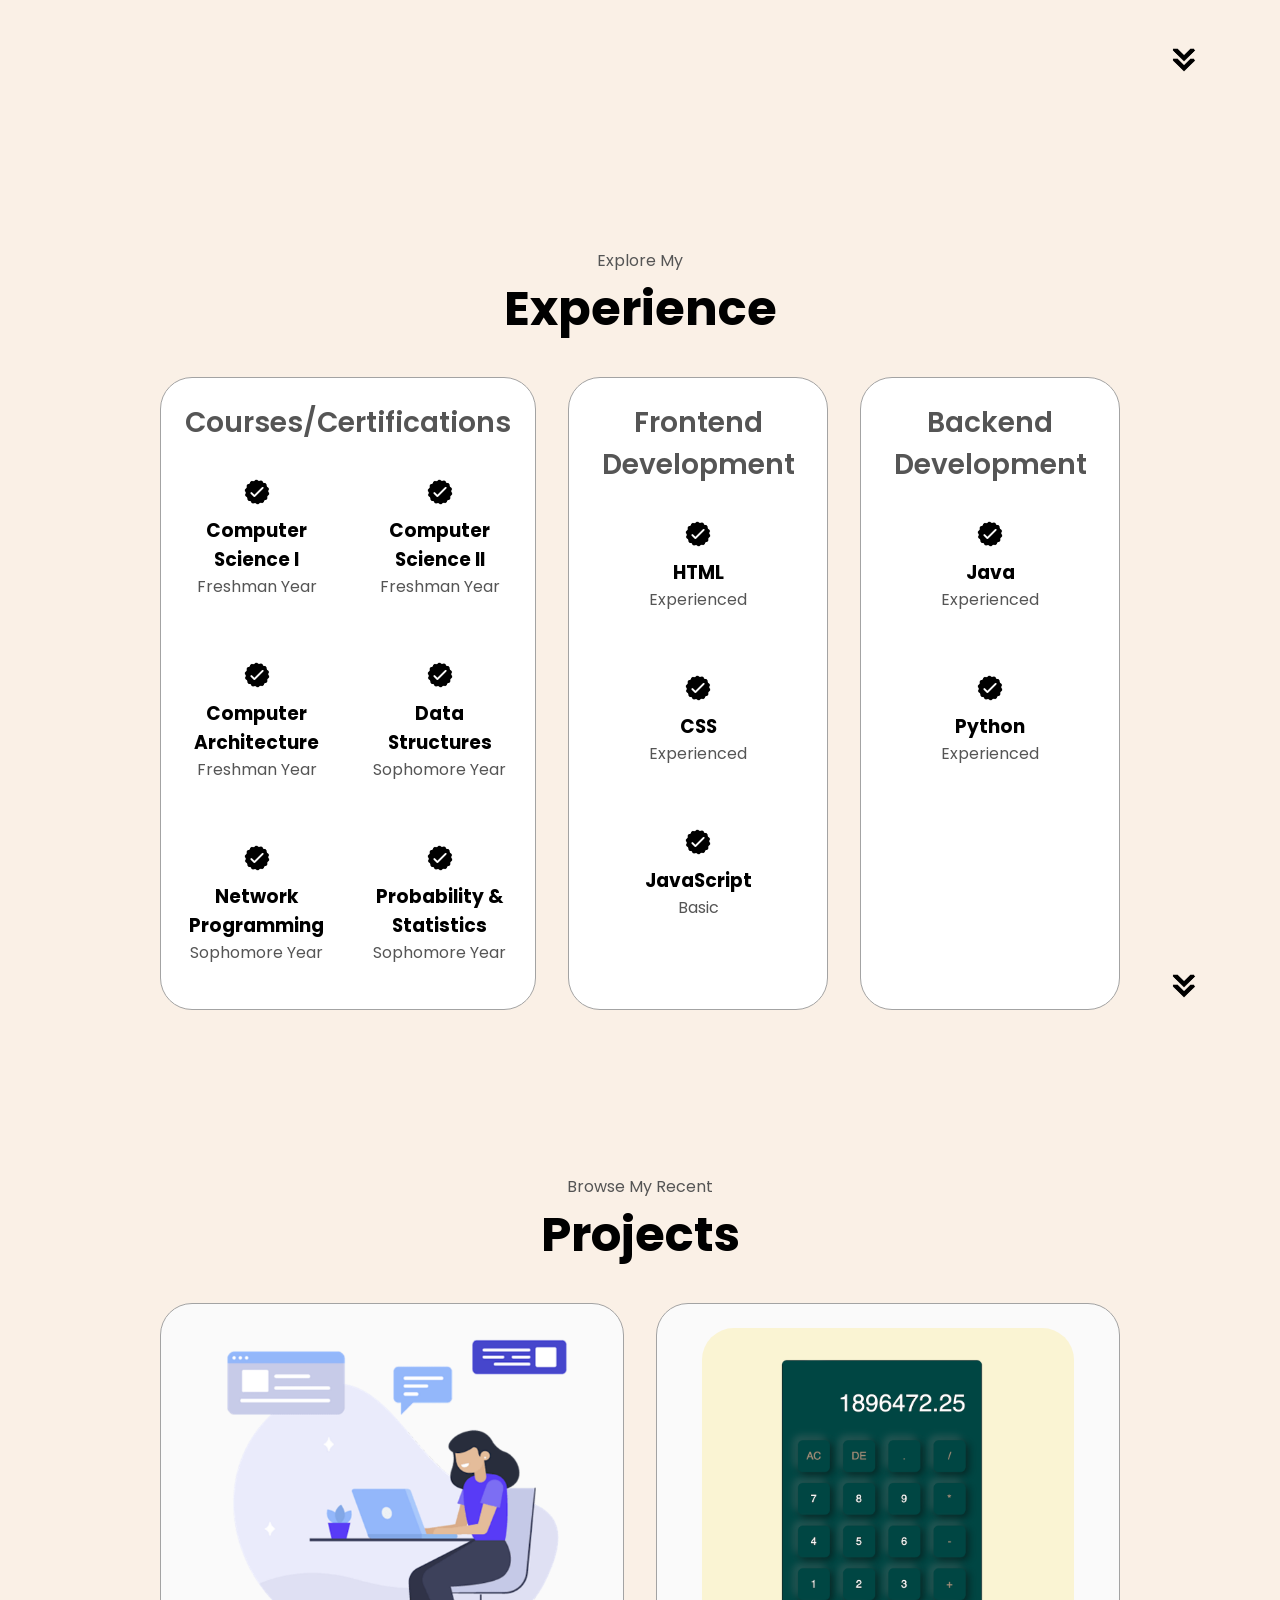
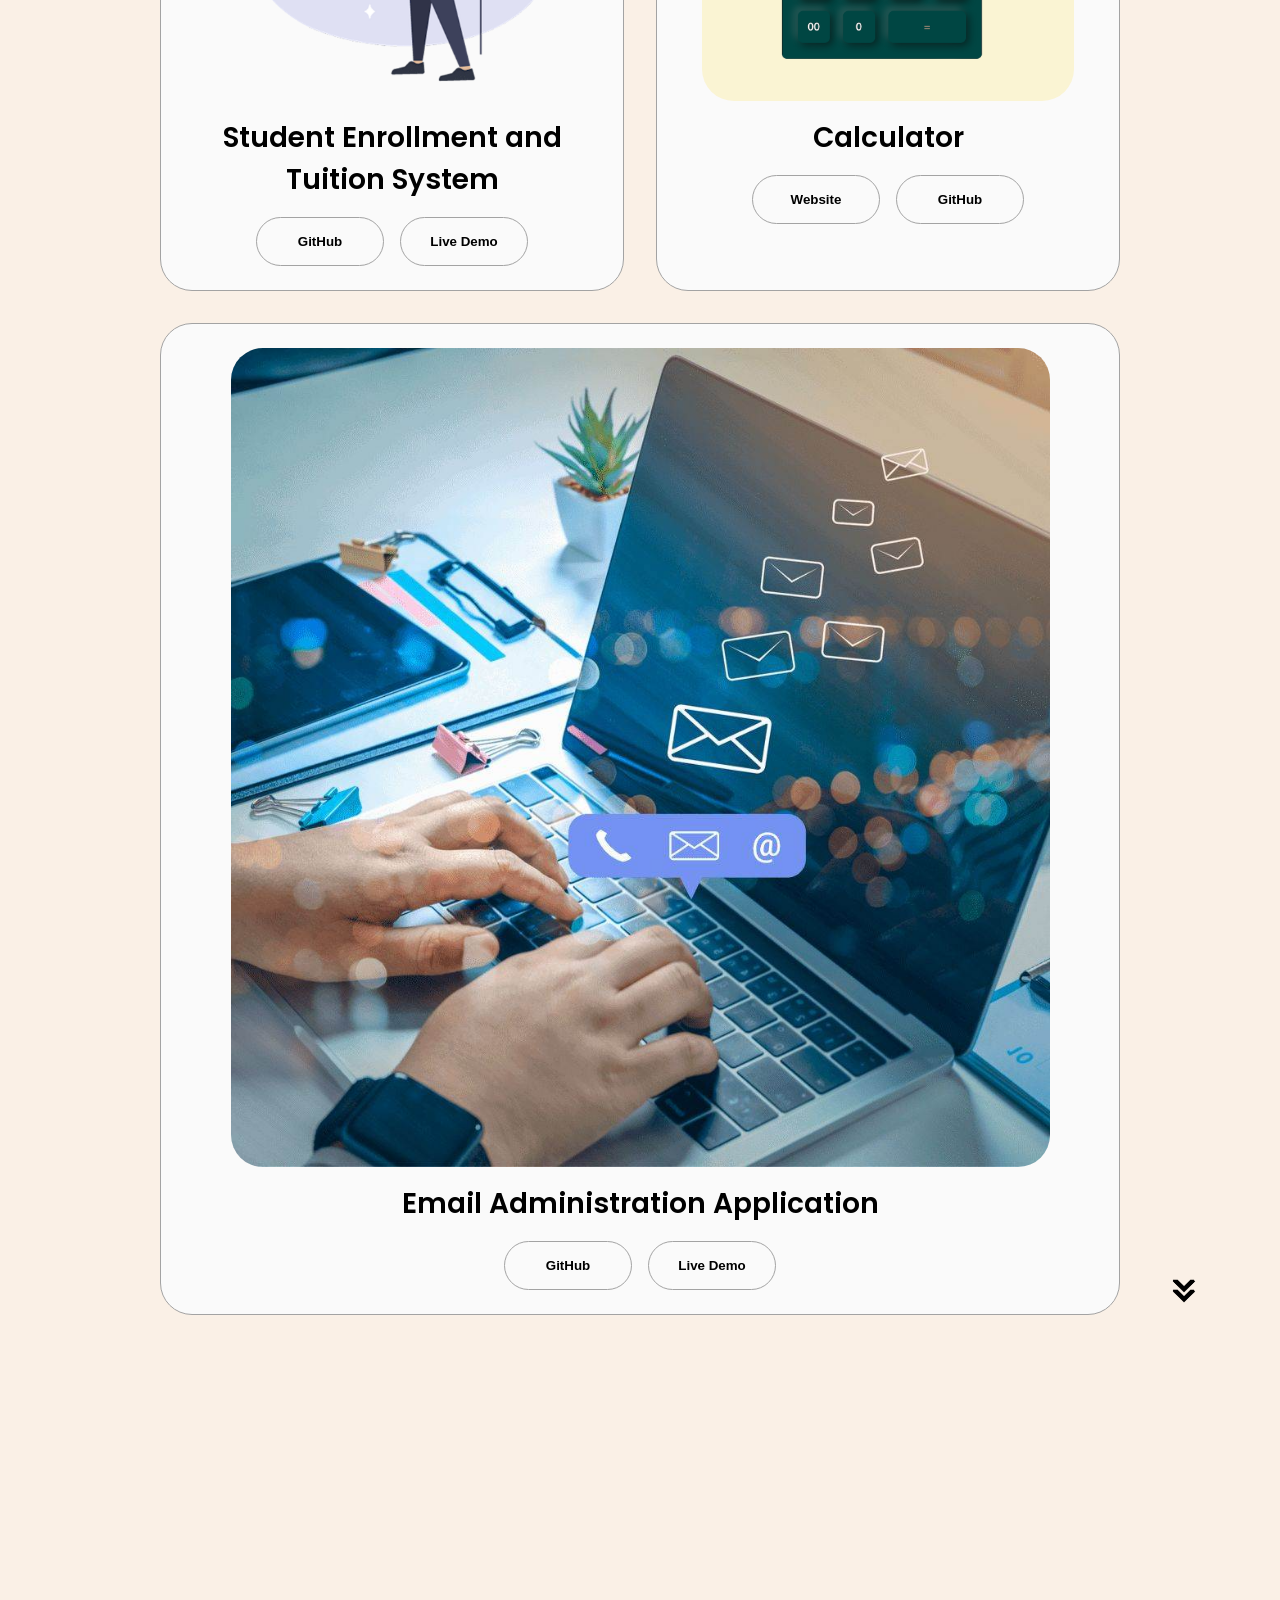
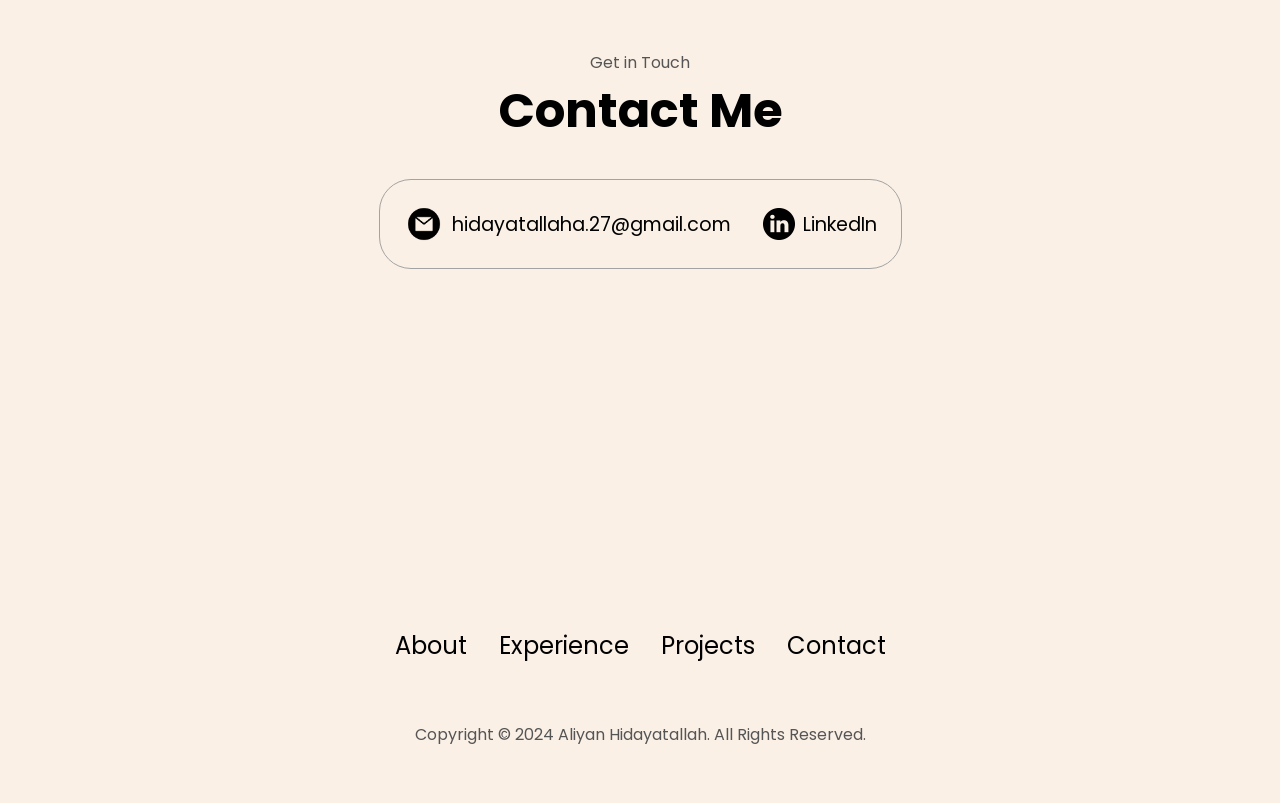
==== commit 84199206: "Update index.html" ====
--- a/index.html
+++ b/index.html
@@ -254,7 +254,7 @@
                     </div>
                 </div>
 
-                <div class="details-container color-container">
+                <!-- <div class="details-container color-container">
                     <div class="article-container">
                         <img src="./ASSETS/project-2.png" alt="Project 4" class="project-img"/>
                     </div>
@@ -263,7 +263,7 @@
                         <button class="btn btn-color-2 project-btn" onclick="window.open('https://github.com/AliyanHidayatallah/Email-Administration-App/tree/main')">GitHub</button>
                         <button class="btn btn-color-2 project-btn" onclick="window.open('https://youtu.be/KUB9q65xvjA')">Live Demo</button>
                     </div>
-                </div>
+                </div> -->
 
             </div>
         </div>
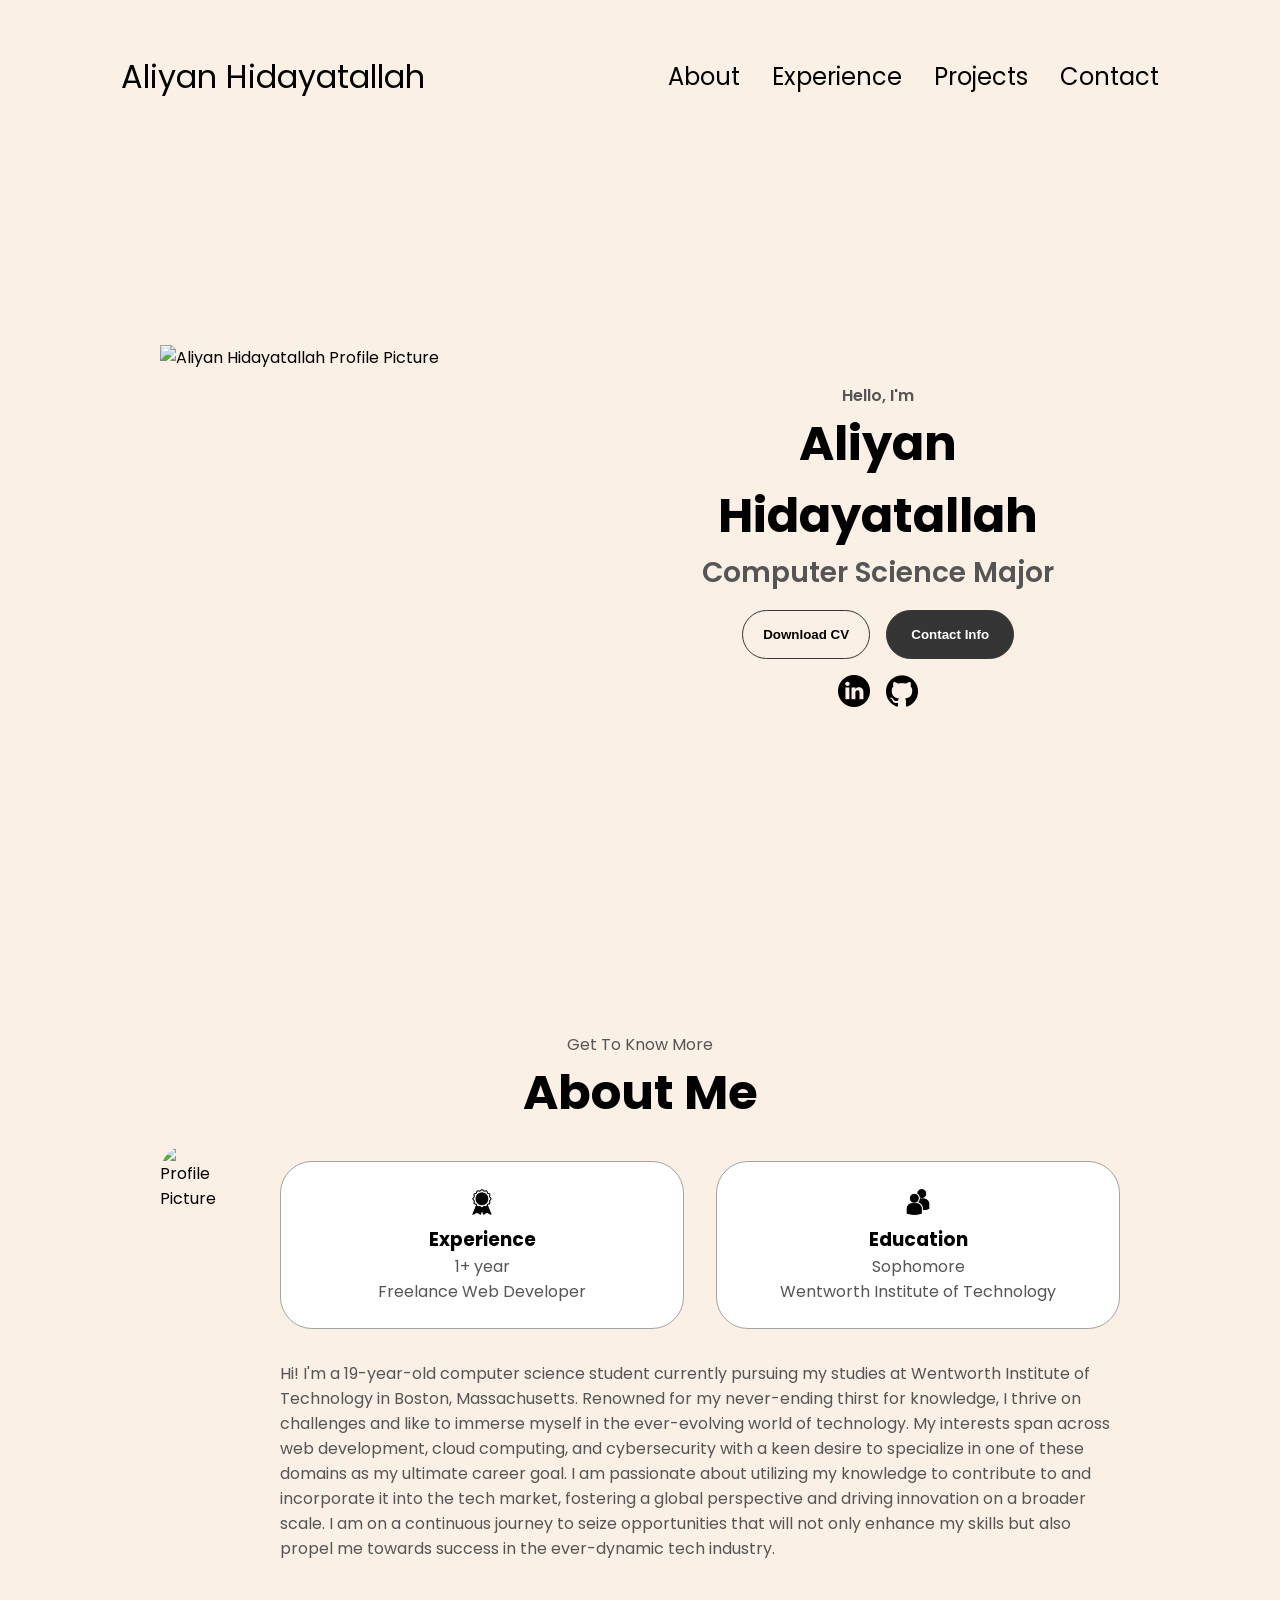
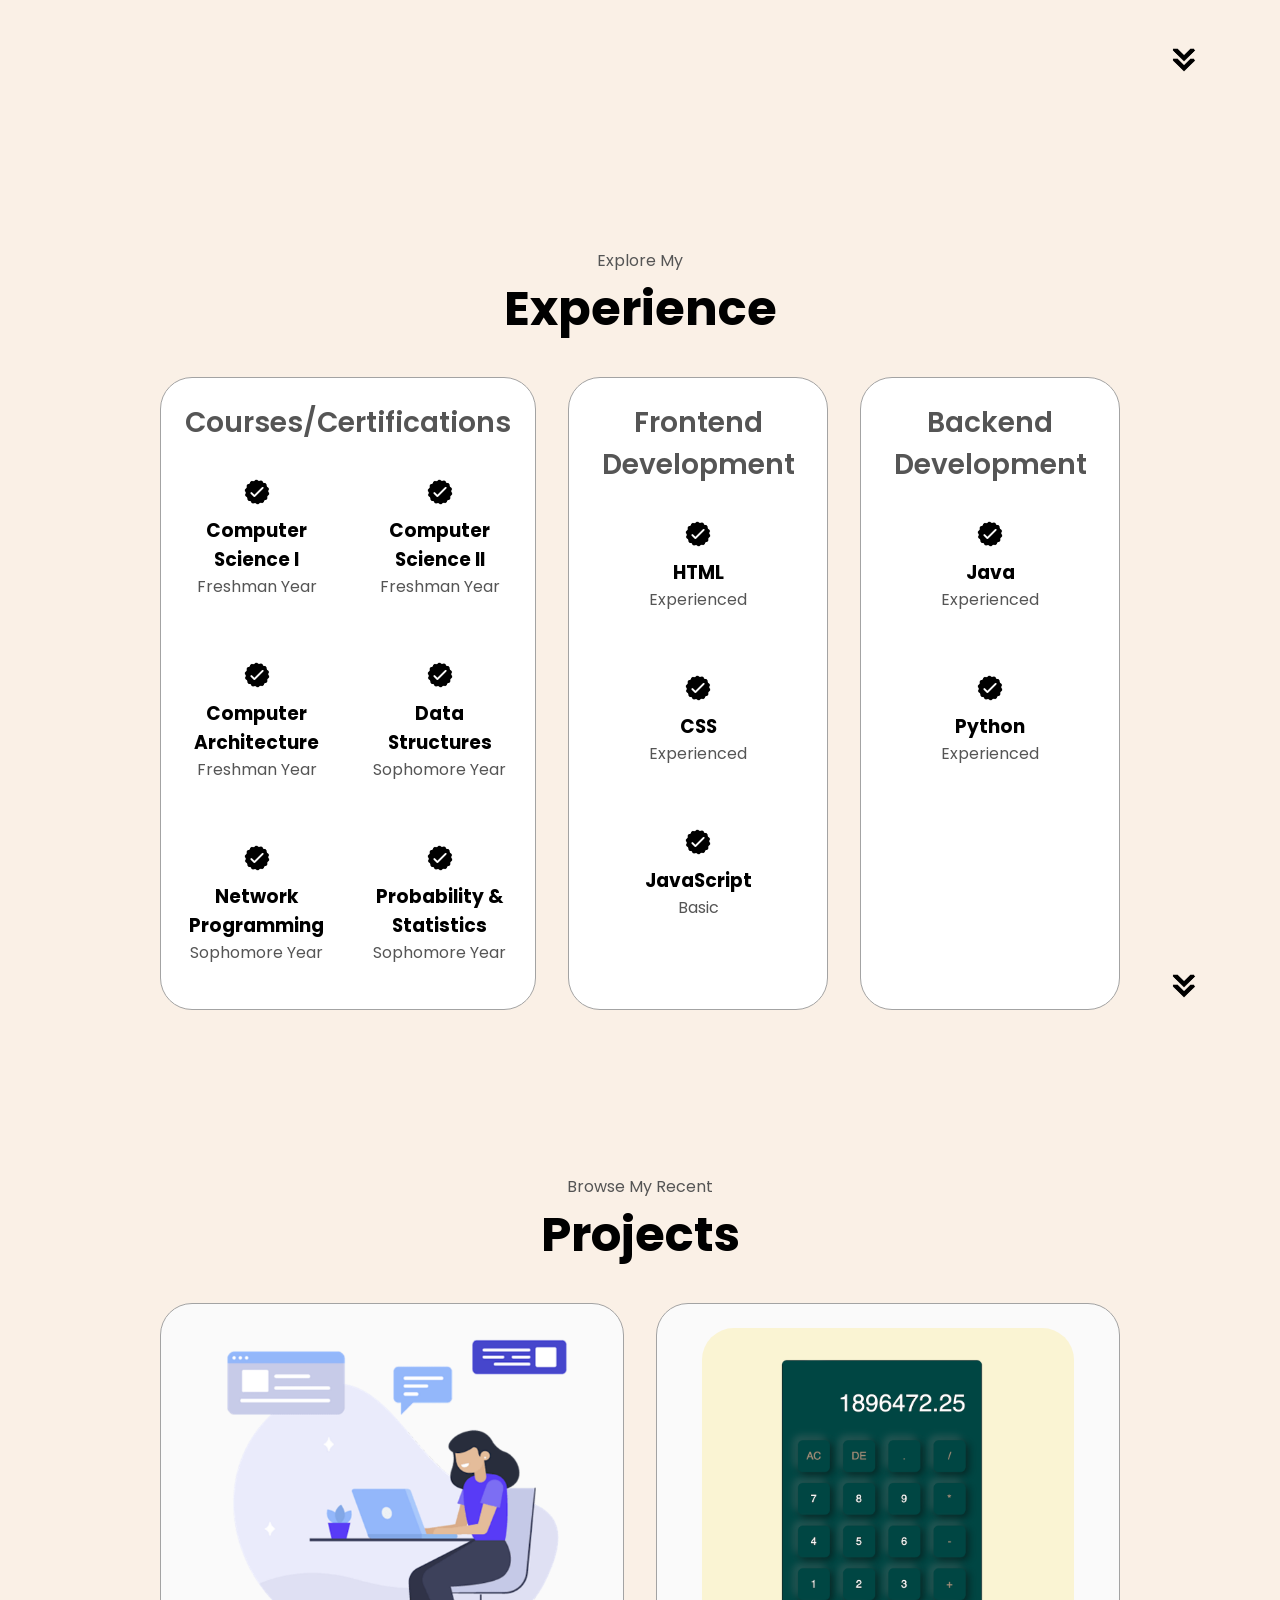
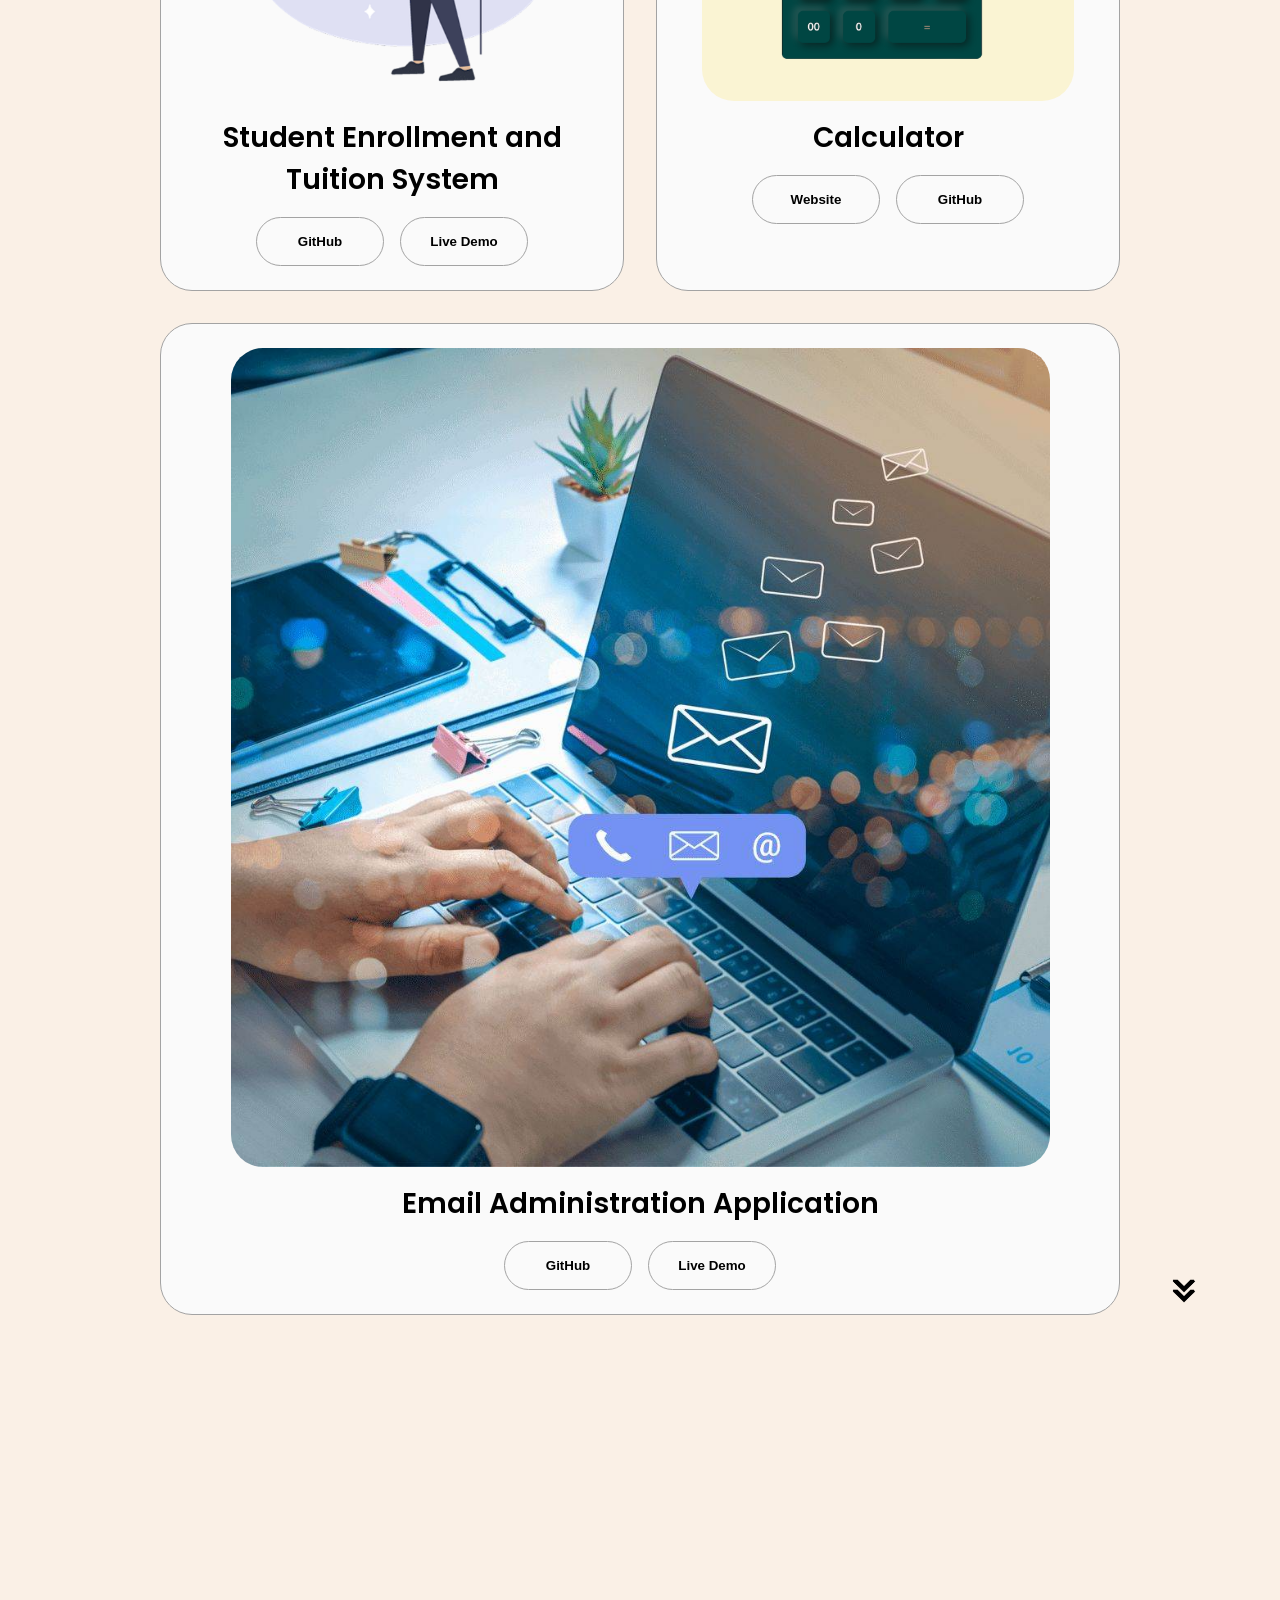
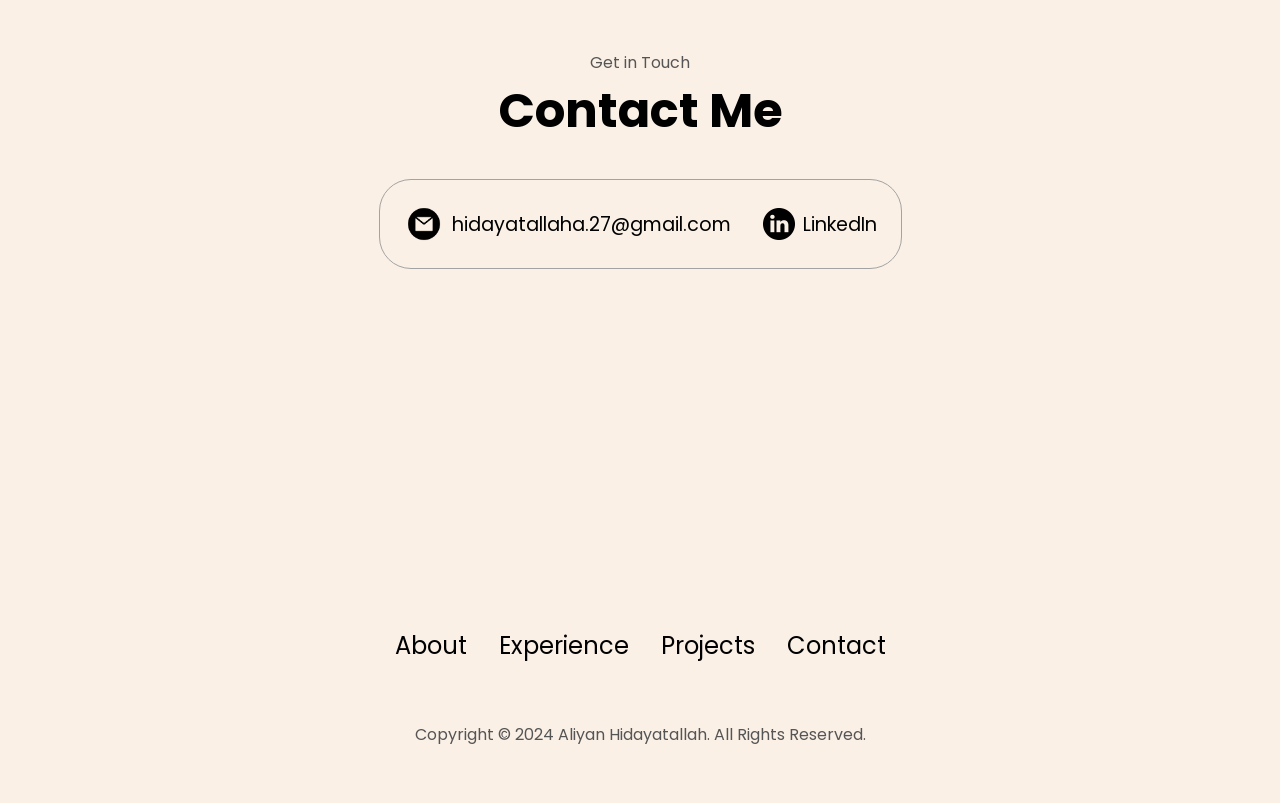
==== commit b86476c1: "Update index.html" ====
--- a/index.html
+++ b/index.html
@@ -84,7 +84,7 @@
                         Wentworth Institute of Technology in Boston, Massachusetts. Renowned for my 
                         never-ending thirst for knowledge, I thrive on challenges and like to immerse 
                         myself in the ever-evolving world of technology. My interests span across web 
-                        development, cloud computing, and cybersecurity, with a keen desire to specialize 
+                        development, cloud computing, and cybersecurity with a keen desire to specialize 
                         in one of these domains as my ultimate career goal. I am passionate about utilizing 
                         my knowledge to contribute to and incorporate it into the tech market, fostering a 
                         global perspective and driving innovation on a broader scale. I am on a continuous 
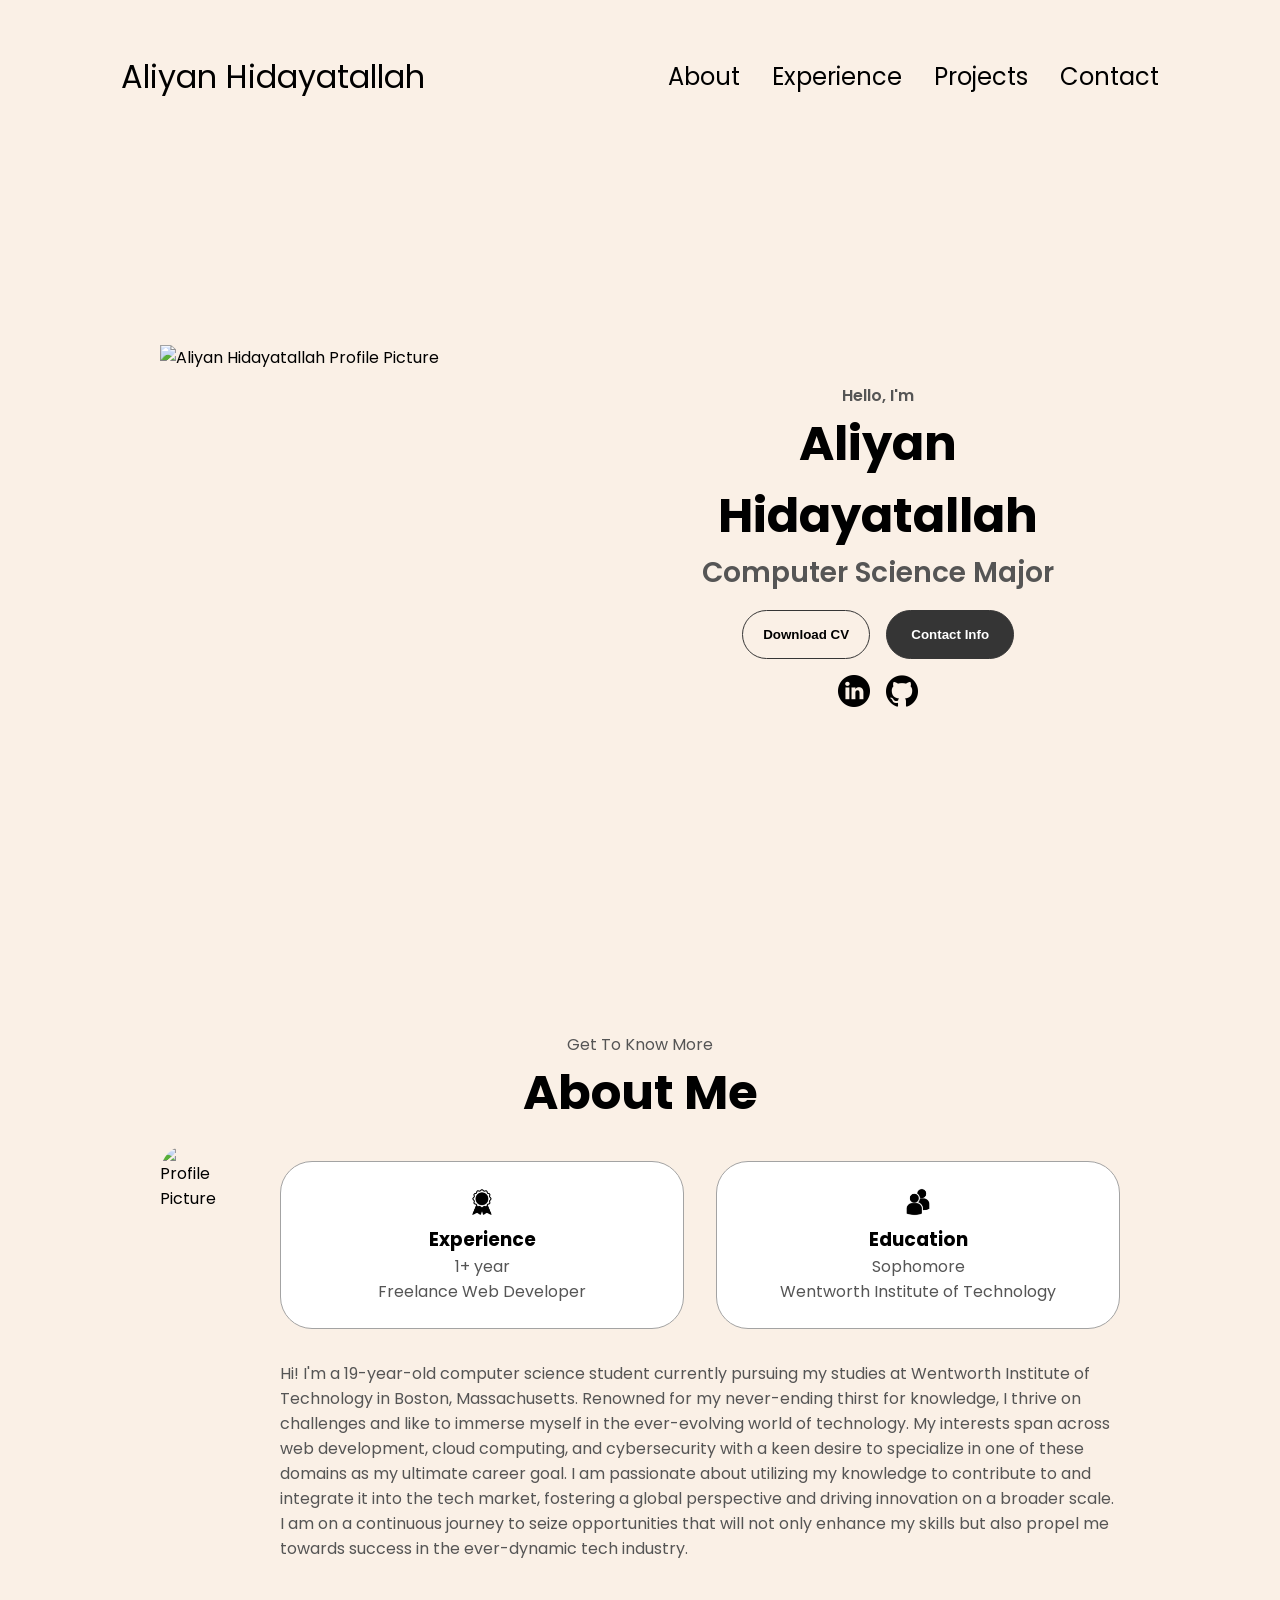
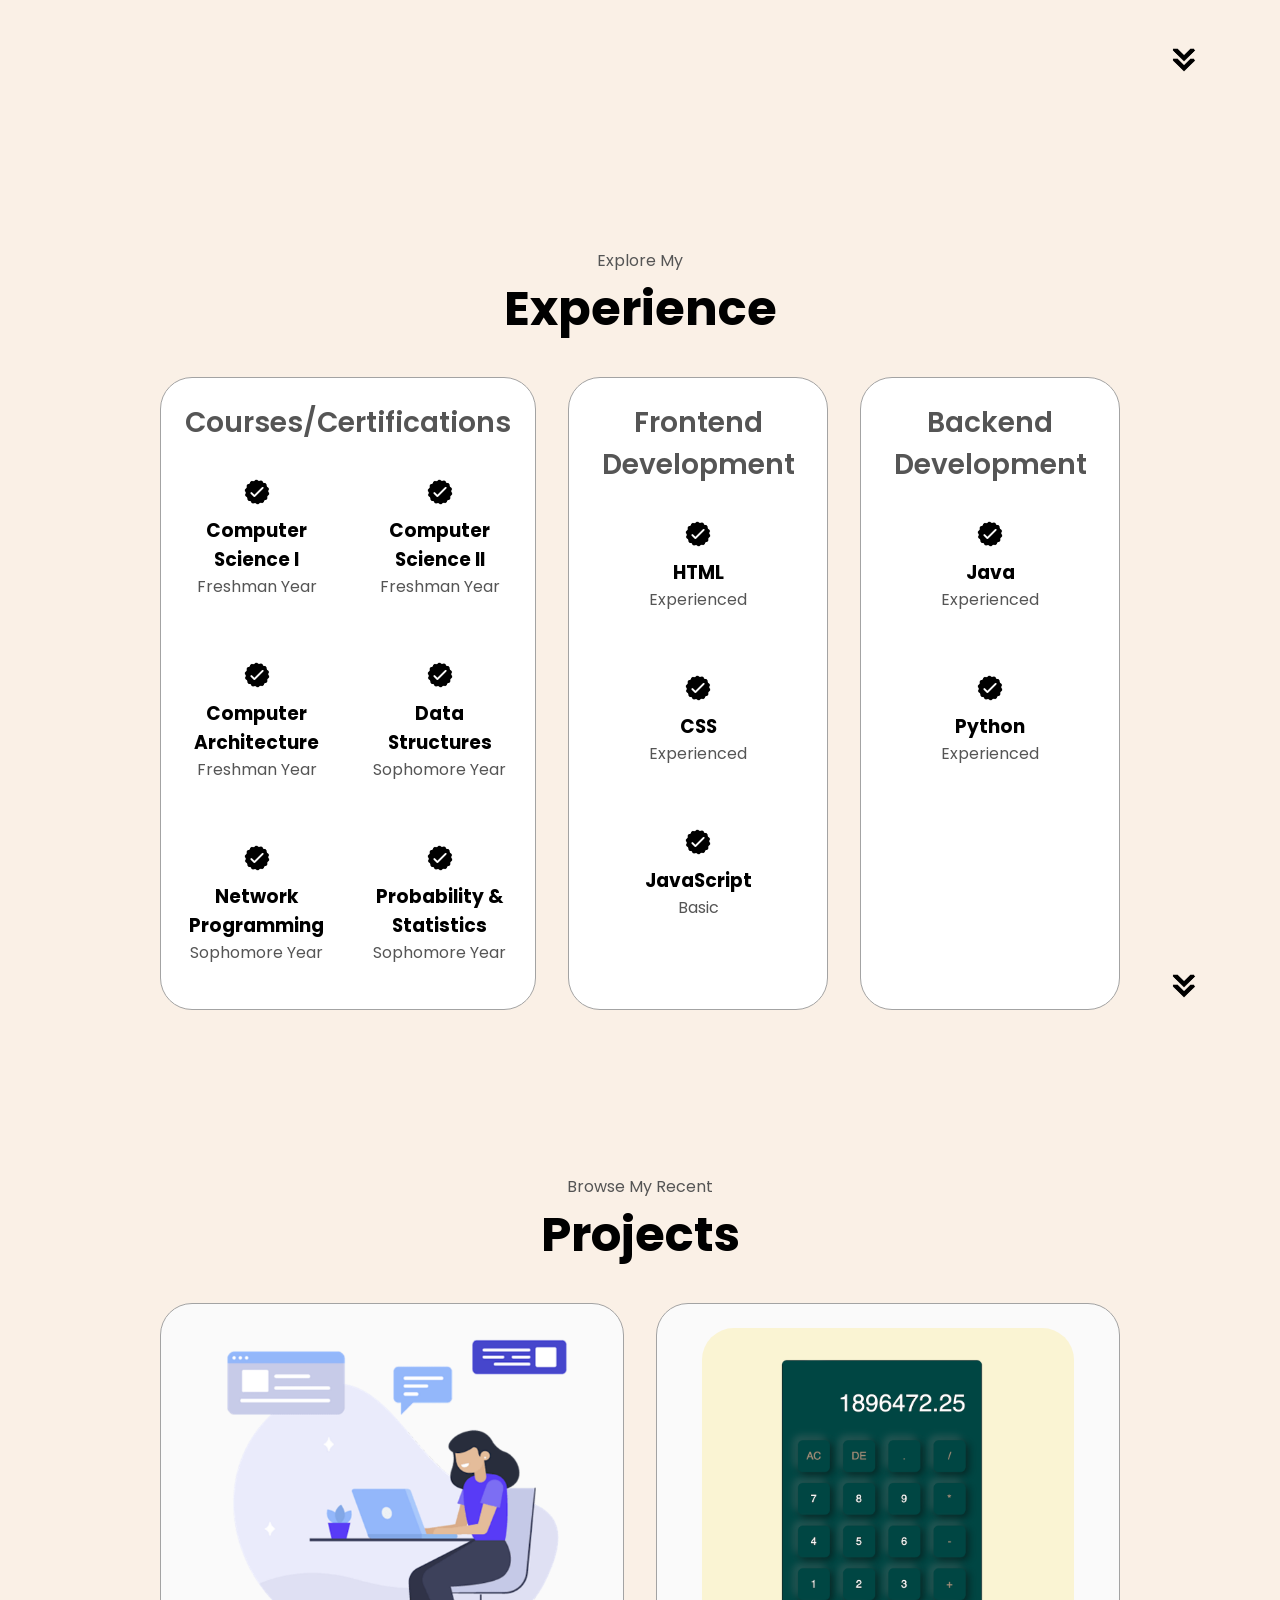
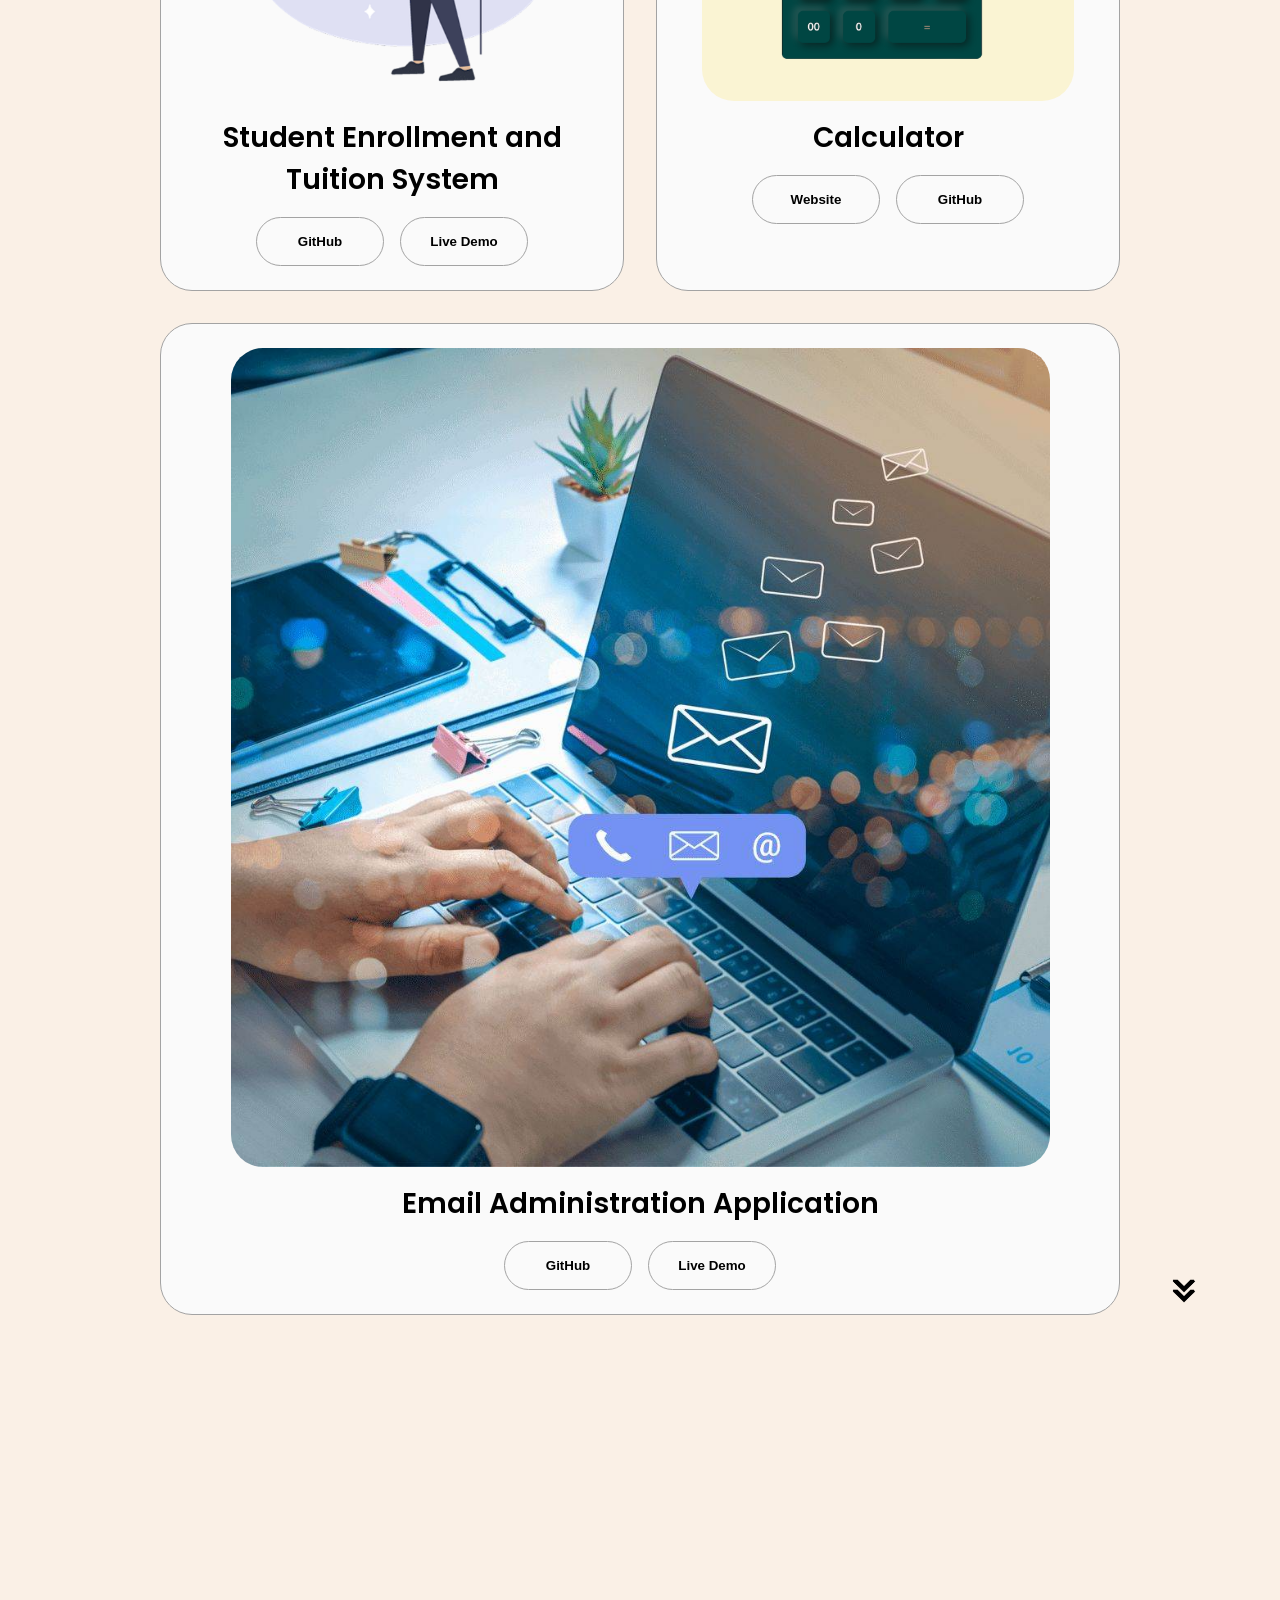
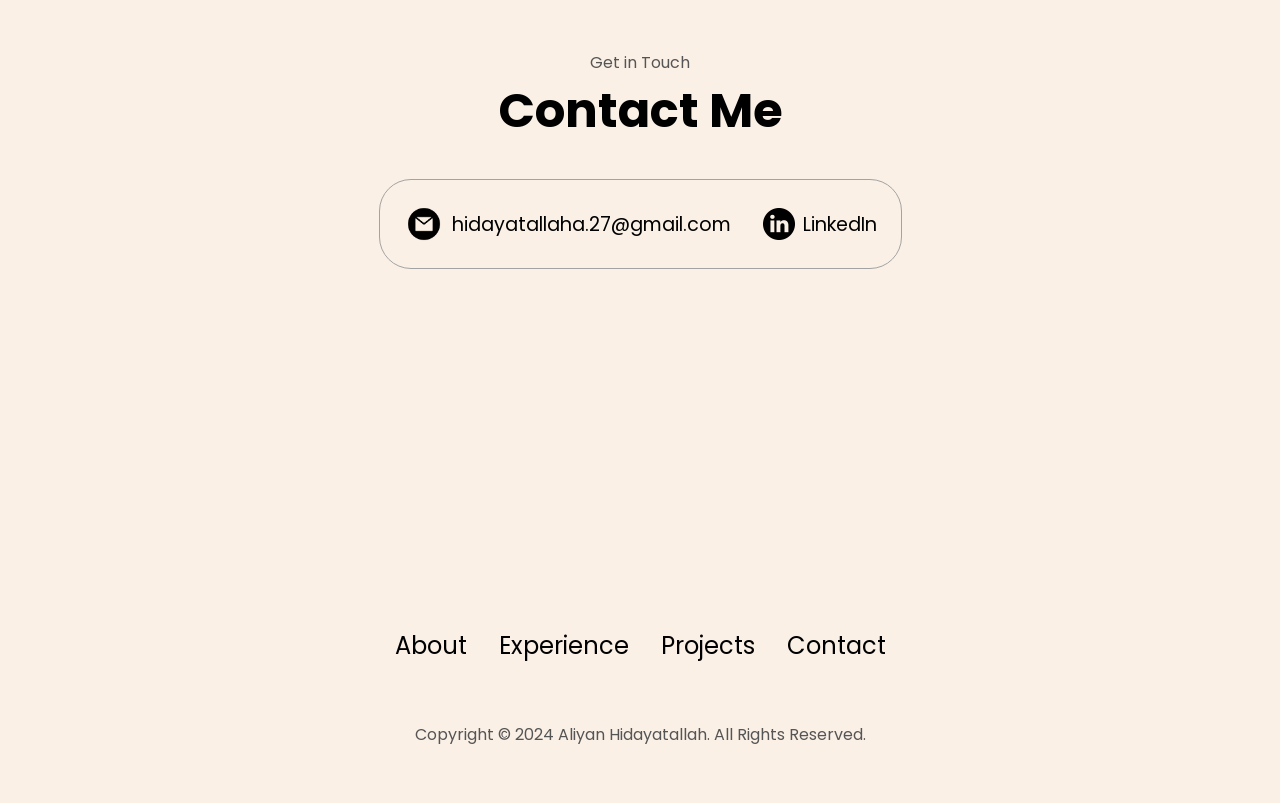
==== commit 1b3db3ea: "Update index.html" ====
--- a/index.html
+++ b/index.html
@@ -86,7 +86,7 @@
                         myself in the ever-evolving world of technology. My interests span across web 
                         development, cloud computing, and cybersecurity with a keen desire to specialize 
                         in one of these domains as my ultimate career goal. I am passionate about utilizing 
-                        my knowledge to contribute to and incorporate it into the tech market, fostering a 
+                        my knowledge to contribute to and integrate it into the tech market, fostering a 
                         global perspective and driving innovation on a broader scale. I am on a continuous 
                         journey to seize opportunities that will not only enhance my skills but also propel 
                         me towards success in the ever-dynamic tech industry.
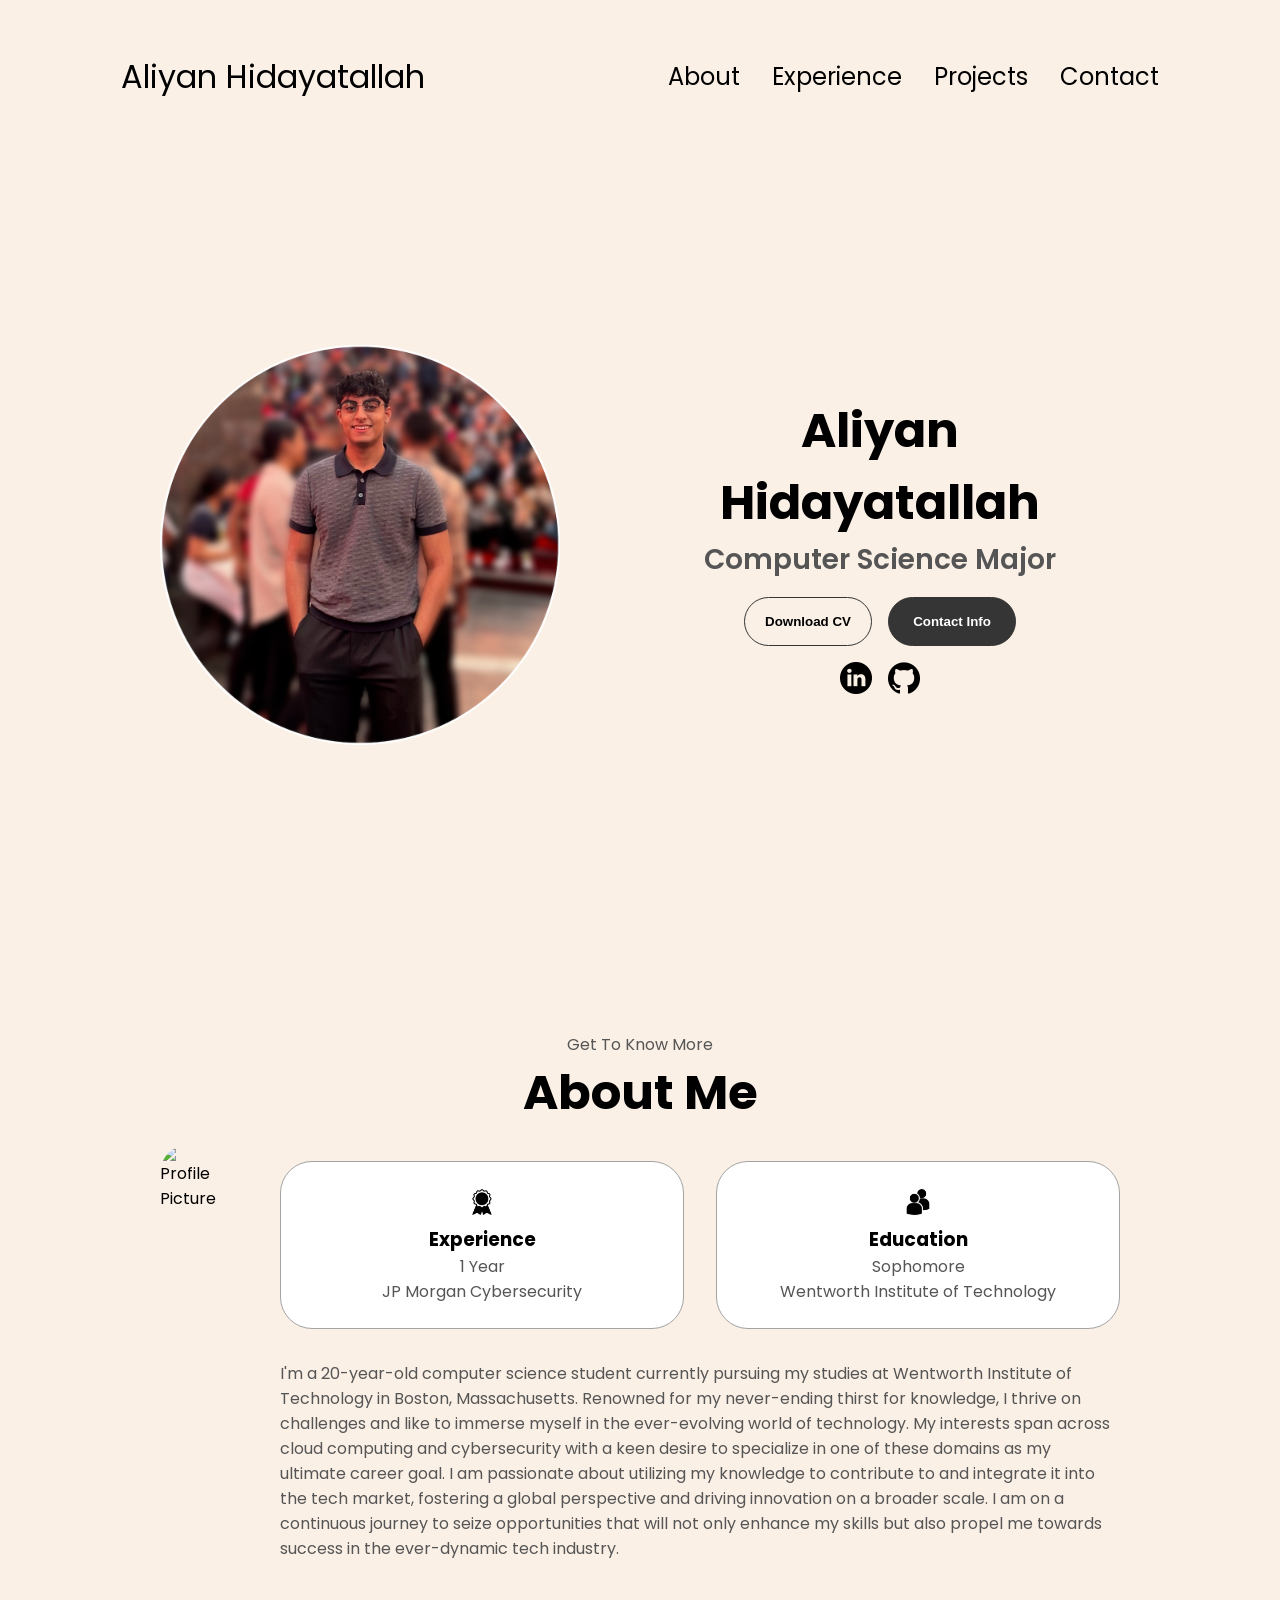
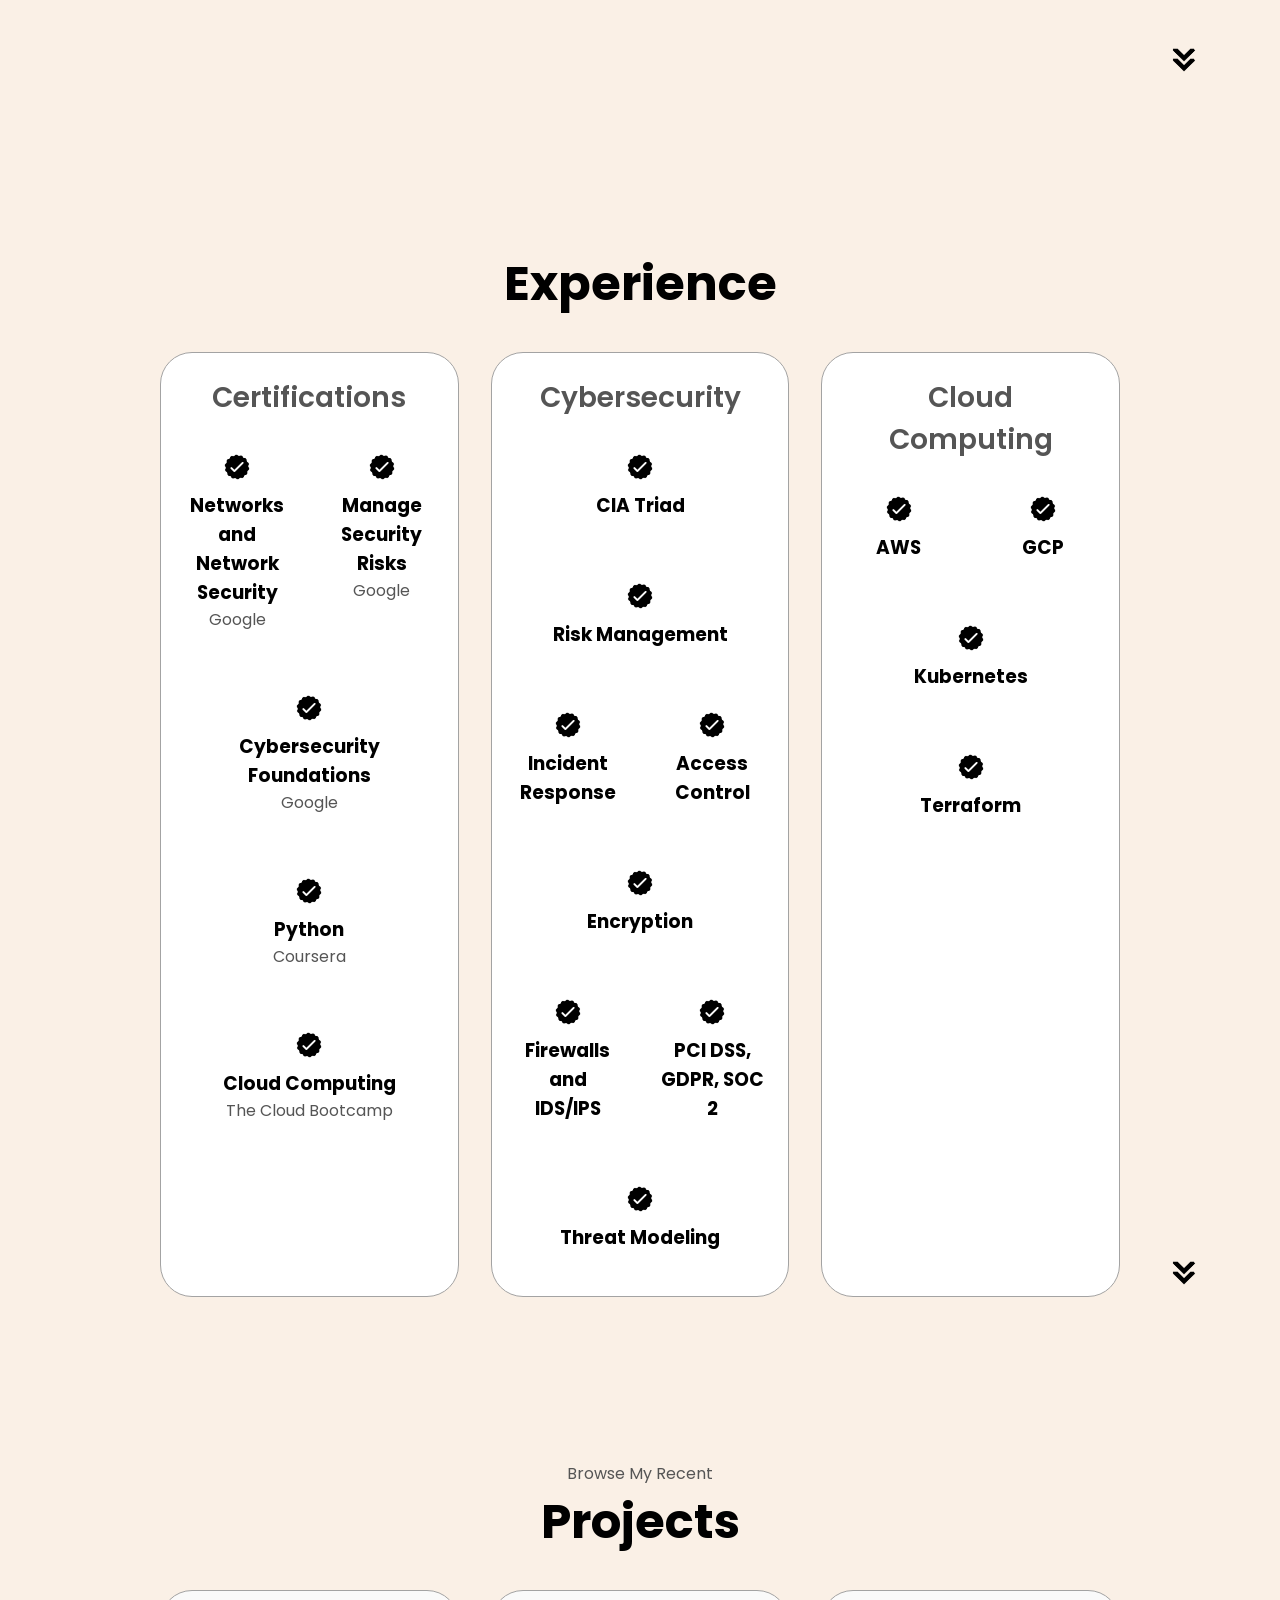
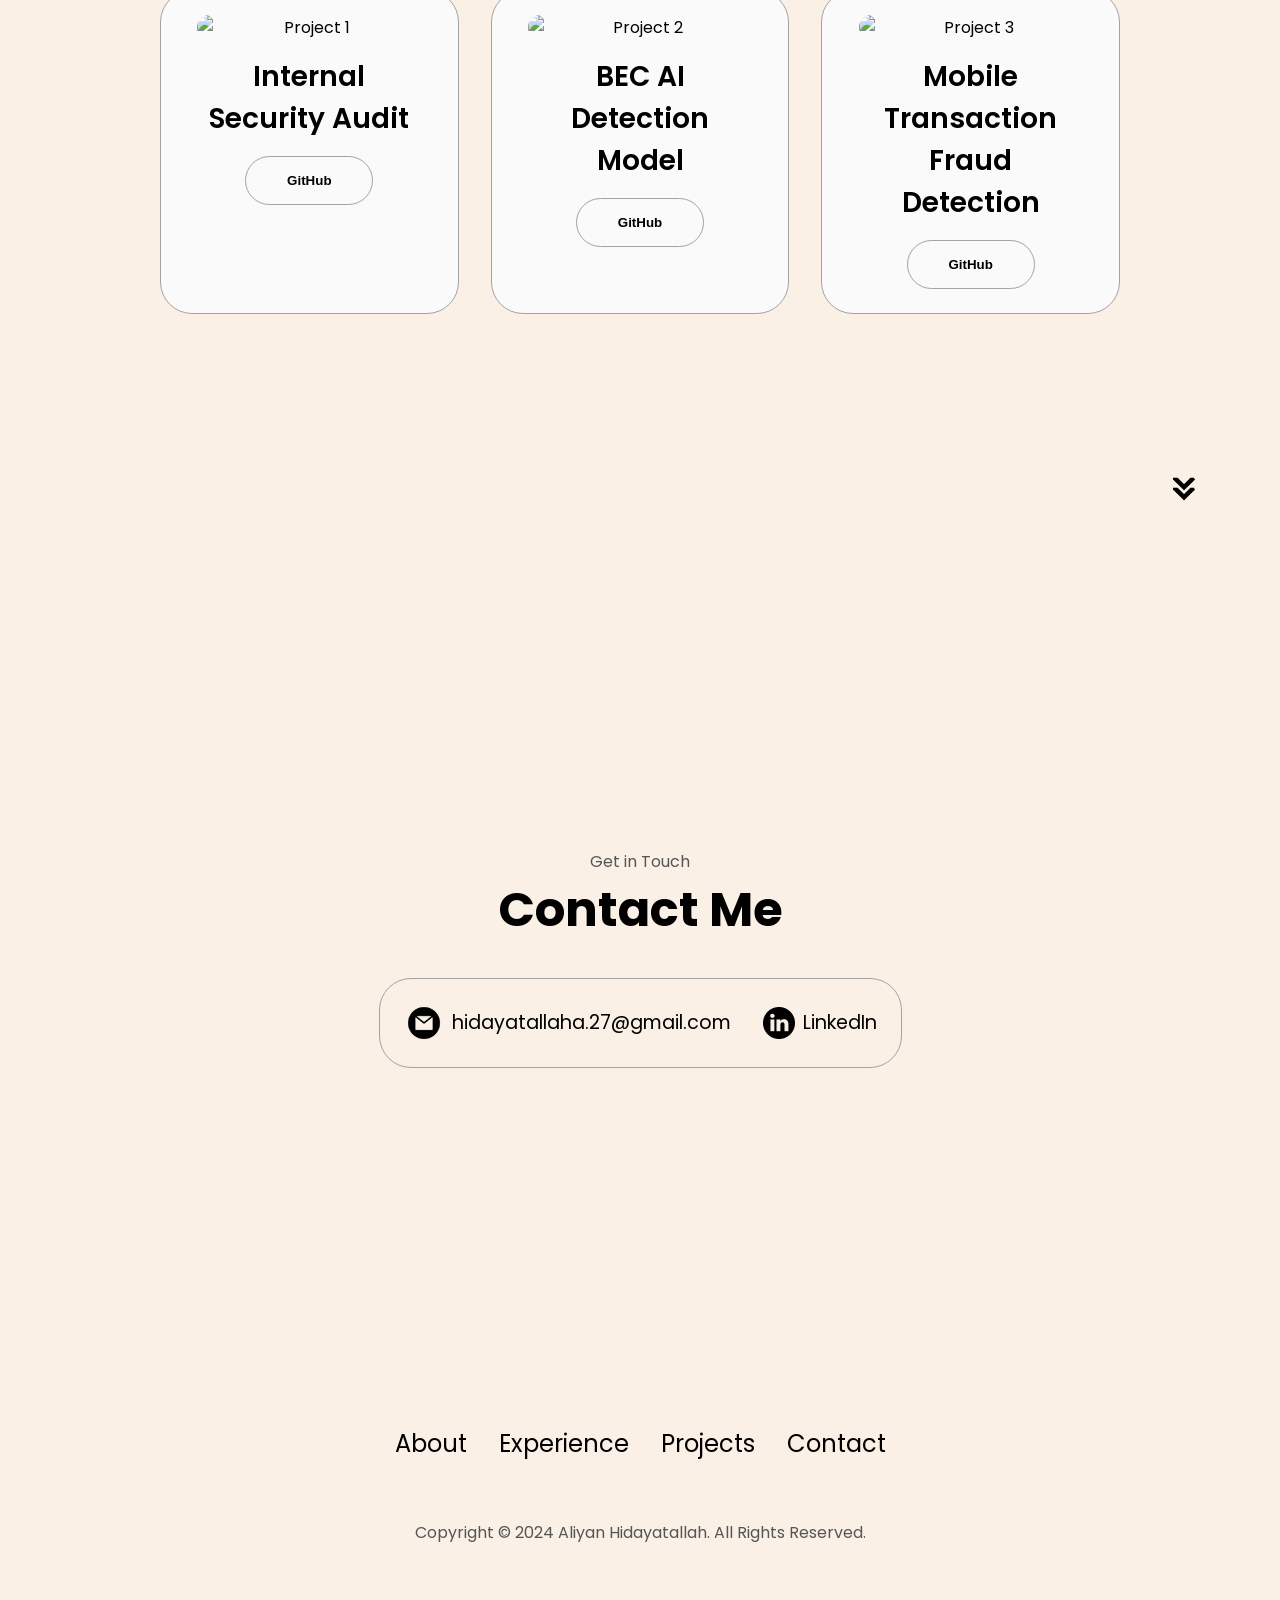
==== commit 6757068a: "Add files via upload" ====
--- a/index.html
+++ b/index.html
@@ -41,19 +41,20 @@
 
     <section id="profile">
         <div class="section__pic-container">
-            <img src="./ASSETS/profile-pic.png" alt="Aliyan Hidayatallah Profile Picture">
+            <img src="./ASSETS/profile-pic.PNG" alt="Aliyan Hidayatallah Profile Picture">
         </div>
         <div class="section__text">
-            <p class="section__text__p1">Hello, I'm</p>
+            
             <h1 class="title">Aliyan Hidayatallah</h1>
             <p class="section__text__p2">Computer Science Major</p>
             <div class="btn-container">
                 <button class="btn btn-color-2" onclick="window.open('./ASSETS/resume-example.pdf')">Download CV</button>
-                <button class="btn btn-color-1" onclick="location.href='./#contact'">Contact Info</button>
+                <button class="btn btn-color-1" onclick="scrollToContact()">Contact Info</button>
+
             </div>
             <div id="socials-container">
-                <img src="./ASSETS/linkedin.png" alt="My LinkedIn Profile" class="icon" onclick="location.href='https://www.linkedin.com/in/aliyan-hidayatallah-9023562b5/'"/> 
-                <img src="./ASSETS/github.png" alt="My Github Profile" class="icon" onclick="location.href='https://github.com/AliyanHidayatallah'"/> 
+                <img src="./ASSETS/linkedin.png" alt="My LinkedIn Profile" class="icon" onclick="window.open('https://www.linkedin.com/in/aliyan-hidayatallah-9023562b5/')"/> 
+                <img src="./ASSETS/github.png" alt="My Github Profile" class="icon" onclick="window.open('https://github.com/AliyanHidayatallah')"/> 
             </div>
         </div>
     </section>
@@ -70,7 +71,7 @@
                     <div class="details-container">
                         <img src="./ASSETS/experience.png" alt="Experience Icon" class="icon"/>
                         <h3>Experience</h3>
-                        <p>1+ year<br />Freelance Web Developer</p>
+                        <p>1 Year<br />JP Morgan Cybersecurity</p>
                     </div>
                     <div class="details-container">
                         <img src="./ASSETS/education.png" alt="Education Icon" class="icon"/>
@@ -80,11 +81,11 @@
                 </div>
                 <div class="text-container">
                     <p> 
-                        Hi! I'm a 19-year-old computer science student currently pursuing my studies at 
+                        I'm a 20-year-old computer science student currently pursuing my studies at 
                         Wentworth Institute of Technology in Boston, Massachusetts. Renowned for my 
                         never-ending thirst for knowledge, I thrive on challenges and like to immerse 
-                        myself in the ever-evolving world of technology. My interests span across web 
-                        development, cloud computing, and cybersecurity with a keen desire to specialize 
+                        myself in the ever-evolving world of technology. My interests span across cloud computing 
+                        and cybersecurity with a keen desire to specialize 
                         in one of these domains as my ultimate career goal. I am passionate about utilizing 
                         my knowledge to contribute to and integrate it into the tech market, fostering a 
                         global perspective and driving innovation on a broader scale. I am on a continuous 
@@ -98,118 +99,147 @@
     </section>
 
     <section id="experience">
-        <p class="section__text__p1">Explore My</p>
         <h1 class="title">Experience</h1>
         <div class="experience-details-container">
             <div class="about-containers">
 
                 <div class="details-container">
 
-                    <h2 class="experience-sub-title">Courses/Certifications</h2>
-                    <div class="article-container">
-
-                        <article>
-                            <img src="./ASSETS/checkmark.png" alt="Experience Icon" class="icon"/>
-                            <div>
-                                <h3>Computer Science I</h3>
-                                <p>Freshman Year</p>
-                            </div>
-                        </article>
-                        <article>
-                            <img src="./ASSETS/checkmark.png" alt="Experience Icon" class="icon"/>
-                            <div>
-                                <h3>Computer Science II</h3>
-                                <p>Freshman Year</p>
-                            </div>
-                        </article>
-                        <article>
-                            <img src="./ASSETS/checkmark.png" alt="Experience Icon" class="icon"/>
-                            <div>
-                                <h3>Computer Architecture</h3>
-                                <p>Freshman Year</p>
-                            </div>
-                        </article>
-                        <article>
-                            <img src="./ASSETS/checkmark.png" alt="Experience Icon" class="icon"/>
-                            <div>
-                                <h3>Data Structures</h3>
-                                <p>Sophomore Year</p>
-                            </div>
-                        </article>
-                        <article>
-                            <img src="./ASSETS/checkmark.png" alt="Experience Icon" class="icon"/>
-                            <div>
-                                <h3>Network Programming</h3>
-                                <p>Sophomore Year</p>
-                            </div>
-                        </article>
-                        <article>
-                            <img src="./ASSETS/checkmark.png" alt="Experience Icon" class="icon"/>
-                            <div>
-                                <h3>Probability & Statistics</h3>
-                                <p>Sophomore Year</p>
+                    <h2 class="experience-sub-title">Certifications</h2>
+                    <div class="article-container">
+
+                        <article>
+                            <img src="./ASSETS/checkmark.png" alt="Experience Icon" class="icon"/>
+                            <div>
+                                <h3>Networks and Network Security</h3>
+                                <p>Google</p>
+                            </div>
+                        </article>
+
+                        <article>
+                            <img src="./ASSETS/checkmark.png" alt="Experience Icon" class="icon"/>
+                            <div>
+                                <h3>Manage Security Risks</h3>
+                                <p>Google</p>
+                            </div>
+                        </article>
+                        <article>
+                            <img src="./ASSETS/checkmark.png" alt="Experience Icon" class="icon"/>
+                            <div>
+                                <h3>Cybersecurity Foundations</h3>
+                                <p>Google</p>
+                            </div>
+                        </article>
+                        <article>
+                            <img src="./ASSETS/checkmark.png" alt="Experience Icon" class="icon"/>
+                            <div>
+                                <h3>Python</h3>
+                                <p>Coursera</p>
+                            </div>
+                        </article>
+                        <article>
+                            <img src="./ASSETS/checkmark.png" alt="Experience Icon" class="icon"/>
+                            <div>
+                                <h3>Cloud Computing</h3>
+                                <p>The Cloud Bootcamp</p>
                             </div>
                         </article>
 
                     </div>  
-
+                    
+                </div>
+
+                <div class="details-container">     
+                    
+                    <h2 class="experience-sub-title">Cybersecurity</h2>
+                    <div class="article-container">
+                        
+                        <article>
+                            <img src="./ASSETS/checkmark.png" alt="Experience Icon" class="icon"/>
+                            <div>
+                                <h3>CIA Triad</h3>
+                            </div>
+                        </article>
+                        <article>
+                            <img src="./ASSETS/checkmark.png" alt="Experience Icon" class="icon"/>
+                            <div>
+                                <h3>Risk Management</h3>
+                            </div>
+                        </article>
+                        <article>
+                            <img src="./ASSETS/checkmark.png" alt="Experience Icon" class="icon"/>
+                            <div>
+                                <h3>Incident Response</h3>
+                            </div>
+                        </article>
+                        <article>
+                            <img src="./ASSETS/checkmark.png" alt="Experience Icon" class="icon"/>
+                            <div>
+                                <h3>Access Control</h3>
+                            </div>
+                        </article>
+                        <article>
+                            <img src="./ASSETS/checkmark.png" alt="Experience Icon" class="icon"/>
+                            <div>
+                                <h3>Encryption</h3>
+                            </div>
+                        </article>
+                        <article>
+                            <img src="./ASSETS/checkmark.png" alt="Experience Icon" class="icon"/>
+                            <div>
+                                <h3>Firewalls and IDS/IPS</h3>
+                            </div>
+                        </article>
+                        <article>
+                            <img src="./ASSETS/checkmark.png" alt="Experience Icon" class="icon"/>
+                            <div>
+                                <h3>PCI DSS, GDPR, SOC 2</h3>
+                            </div>
+                        </article>
+                        <article>
+                            <img src="./ASSETS/checkmark.png" alt="Experience Icon" class="icon"/>
+                            <div>
+                                <h3>Threat Modeling</h3>
+                            </div>
+                        </article>
+
+                    </div>
+                    
                 </div>
 
                 <div class="details-container">
                     
-                    <h2 class="experience-sub-title">Frontend Development</h2>
-                    <div class="article-container">
-                        
-                        <article>
-                            <img src="./ASSETS/checkmark.png" alt="Experience Icon" class="icon"/>
-                            <div>
-                                <h3>HTML</h3>
-                                <p>Experienced</p>
-                            </div>
-                        </article>
-                        <article>
-                            <img src="./ASSETS/checkmark.png" alt="Experience Icon" class="icon"/>
-                            <div>
-                                <h3>CSS</h3>
-                                <p>Experienced</p>
-                            </div>
-                        </article>
-                        <article>
-                            <img src="./ASSETS/checkmark.png" alt="Experience Icon" class="icon"/>
-                            <div>
-                                <h3>JavaScript</h3>
-                                <p>Basic</p>
-                            </div>
-                        </article>
-
-                    </div>
- 
-                </div>
-
-                <div class="details-container">
-                    
-                    <h2 class="experience-sub-title">Backend Development</h2>
-                    <div class="article-container">
-
-                        <article>
-                            <img src="./ASSETS/checkmark.png" alt="Experience Icon" class="icon"/>
-                            <div>
-                                <h3>Java</h3>
-                                <p>Experienced</p>
-                            </div>
-                        </article>
-                        <article>
-                            <img src="./ASSETS/checkmark.png" alt="Experience Icon" class="icon"/>
-                            <div>
-                                <h3>Python</h3>
-                                <p>Experienced</p>
-                            </div>
-                        </article>
-                        
-                    </div>
-
-                </div>
-
+                    <h2 class="experience-sub-title">Cloud Computing</h2>
+                    <div class="article-container">
+
+                        <article>
+                            <img src="./ASSETS/checkmark.png" alt="Experience Icon" class="icon"/>
+                            <div>
+                                <h3>AWS</h3>
+                            </div>
+                        </article>
+                        <article>
+                            <img src="./ASSETS/checkmark.png" alt="Experience Icon" class="icon"/>
+                            <div>
+                                <h3>GCP</h3>
+                            </div>
+                        </article>
+                        <article>
+                            <img src="./ASSETS/checkmark.png" alt="Experience Icon" class="icon"/>
+                            <div>
+                                <h3>Kubernetes</h3>
+                            </div>
+                        </article>
+                        <article>
+                            <img src="./ASSETS/checkmark.png" alt="Experience Icon" class="icon"/>
+                            <div>
+                                <h3>Terraform</h3>
+                            </div>
+                        </article>
+                    </div>
+                    
+                </div>
+                
             </div>
         </div>
         <img src="./ASSETS/arrow.png" alt="Arrow Icon" class="icon arrow" onclick="location.href='./#projects'"/>
@@ -223,34 +253,31 @@
 
                 <div class="details-container color-container">
                     <div class="article-container">
-                        <img src="./ASSETS/project-3.png" alt="Project 1" class="project-img"/>
-                    </div>
-                    <h2 class="experience-sub-title project-title">Student Enrollment and Tuition System</h2>
+                        <img src="./ASSETS/Security-Audit.png" alt="Project 1" class="project-img"/>
+                    </div>
+                    <h2 class="experience-sub-title project-title">Internal Security Audit</h2>
                     <div class="btn-container">
-                        <button class="btn btn-color-2 project-btn" onclick="window.open('https://github.com/AliyanHidayatallah/Student-Enrollment-Application/tree/main')">GitHub</button>
-                        <button class="btn btn-color-2 project-btn" onclick="window.open('https://youtu.be/eV3RhDA4OJA')">Live Demo</button>
+                        <button class="btn btn-color-2 project-btn" onclick="window.open('https://github.com/AliyanHidayatallah/Botium-Toys-Security-Audit')">GitHub</button>
                     </div>
                 </div> 
 
                 <div class="details-container color-container">
                     <div class="article-container">
-                        <img src="./ASSETS/project-1.png" alt="Project 2" class="project-img"/>
+                        <img src="./ASSETS/BEC-Project.png" alt="Project 2" class="project-img"/>
                     </div> 
-                    <h2 class="experience-sub-title project-title">Calculator</h2>
+                    <h2 class="experience-sub-title project-title">BEC AI Detection Model</h2>
                     <div class="btn-container">
-                        <button class="btn btn-color-2 project-btn" onclick="window.open('./ASSETS/CALCULATOR PROJECT copy/index.html')">Website</button>
-                        <button class="btn btn-color-2 project-btn" onclick="window.open('https://github.com/AliyanHidayatallah/Calculator')">GitHub</button>
+                        <button class="btn btn-color-2 project-btn" onclick="window.open('https://github.com/AliyanHidayatallah/Business-Email-Compromise-BEC-Detection-Model')">GitHub</button>
                     </div>
                 </div>
 
                 <div class="details-container color-container">
                     <div class="article-container">
-                        <img src="./ASSETS/project-2.png" alt="Project 3" class="project-img"/>
-                    </div>
-                    <h2 class="experience-sub-title project-title">Email Administration Application</h2>
+                        <img src="./ASSETS/Mobile_Project.png" alt="Project 3" class="project-img"/>
+                    </div>
+                    <h2 class="experience-sub-title project-title">Mobile Transaction Fraud Detection</h2>
                     <div class="btn-container">
-                        <button class="btn btn-color-2 project-btn" onclick="window.open('https://github.com/AliyanHidayatallah/Email-Administration-App/tree/main')">GitHub</button>
-                        <button class="btn btn-color-2 project-btn" onclick="window.open('https://youtu.be/KUB9q65xvjA')">Live Demo</button>
+                        <button class="btn btn-color-2 project-btn" onclick="window.open('https://github.com/AliyanHidayatallah/Mobile-Money-Transaction-Analysis---Fraud-Detection')">GitHub</button>
                     </div>
                 </div>
 
@@ -280,7 +307,7 @@
             </div>
             <div class="contact-info-container">
                 <img src="./ASSETS/linkedin.png" alt="LinkedIn Icon" class="icon contact-icon"/>
-                <p><a href="https://www.linkedin.com/in/aliyan-hidayatallah-9023562b5/">LinkedIn</a></p>
+                <p><a href="https://www.linkedin.com/in/aliyan-hidayatallah-9023562b5/" target="_blank">LinkedIn</a></p>
             </div>
         </div>
     </section>
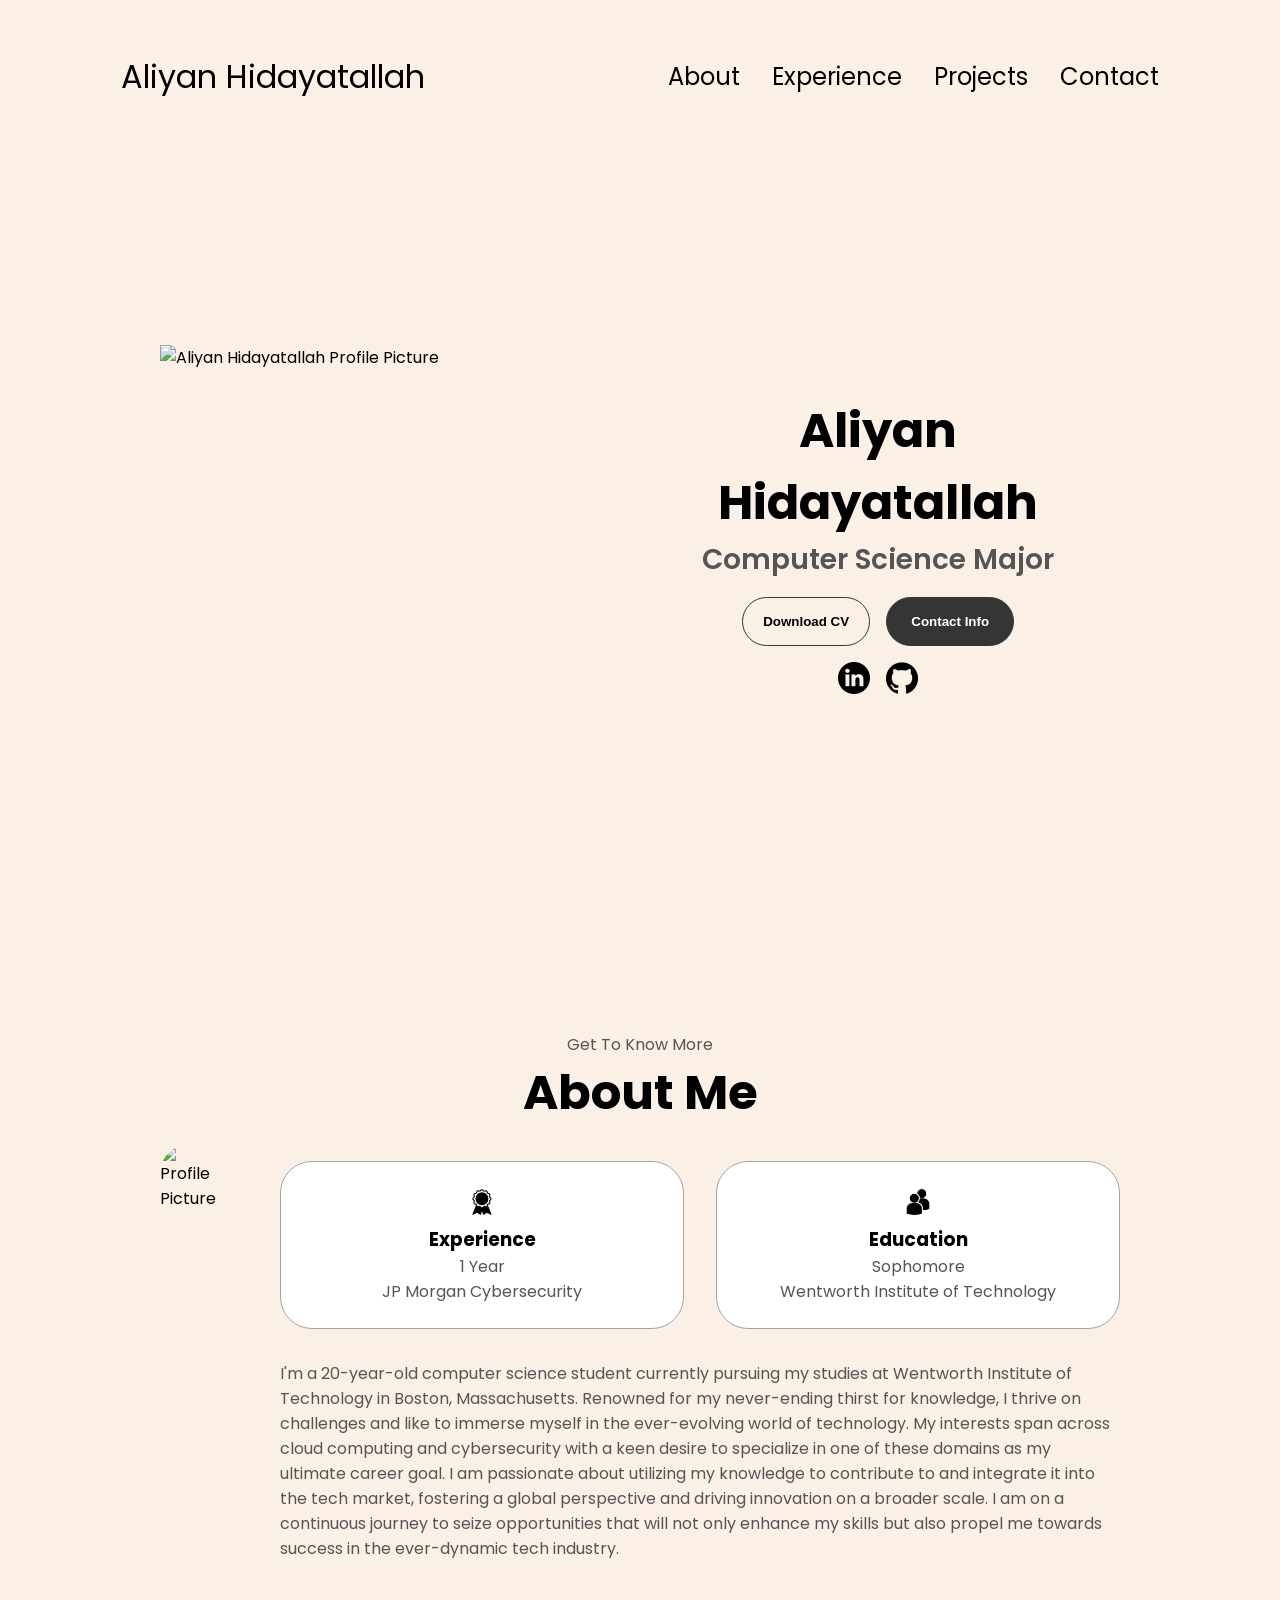
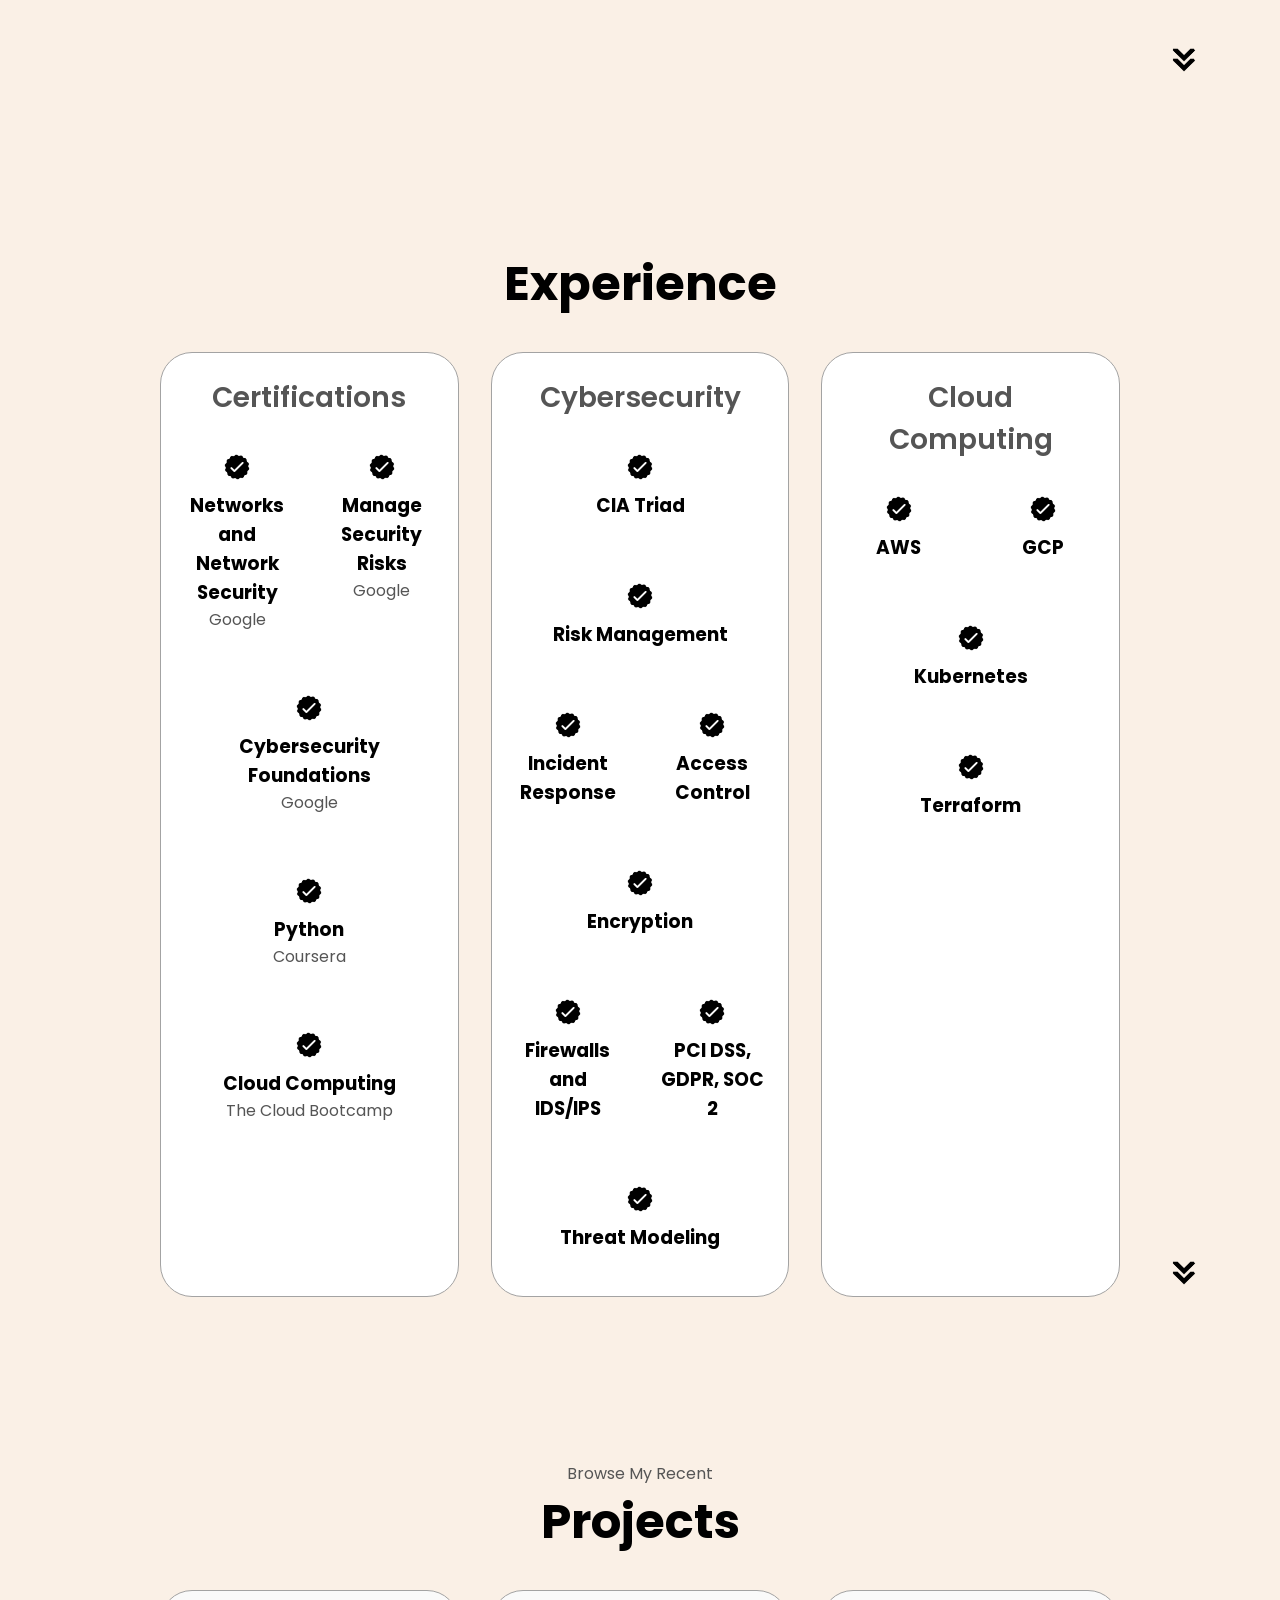
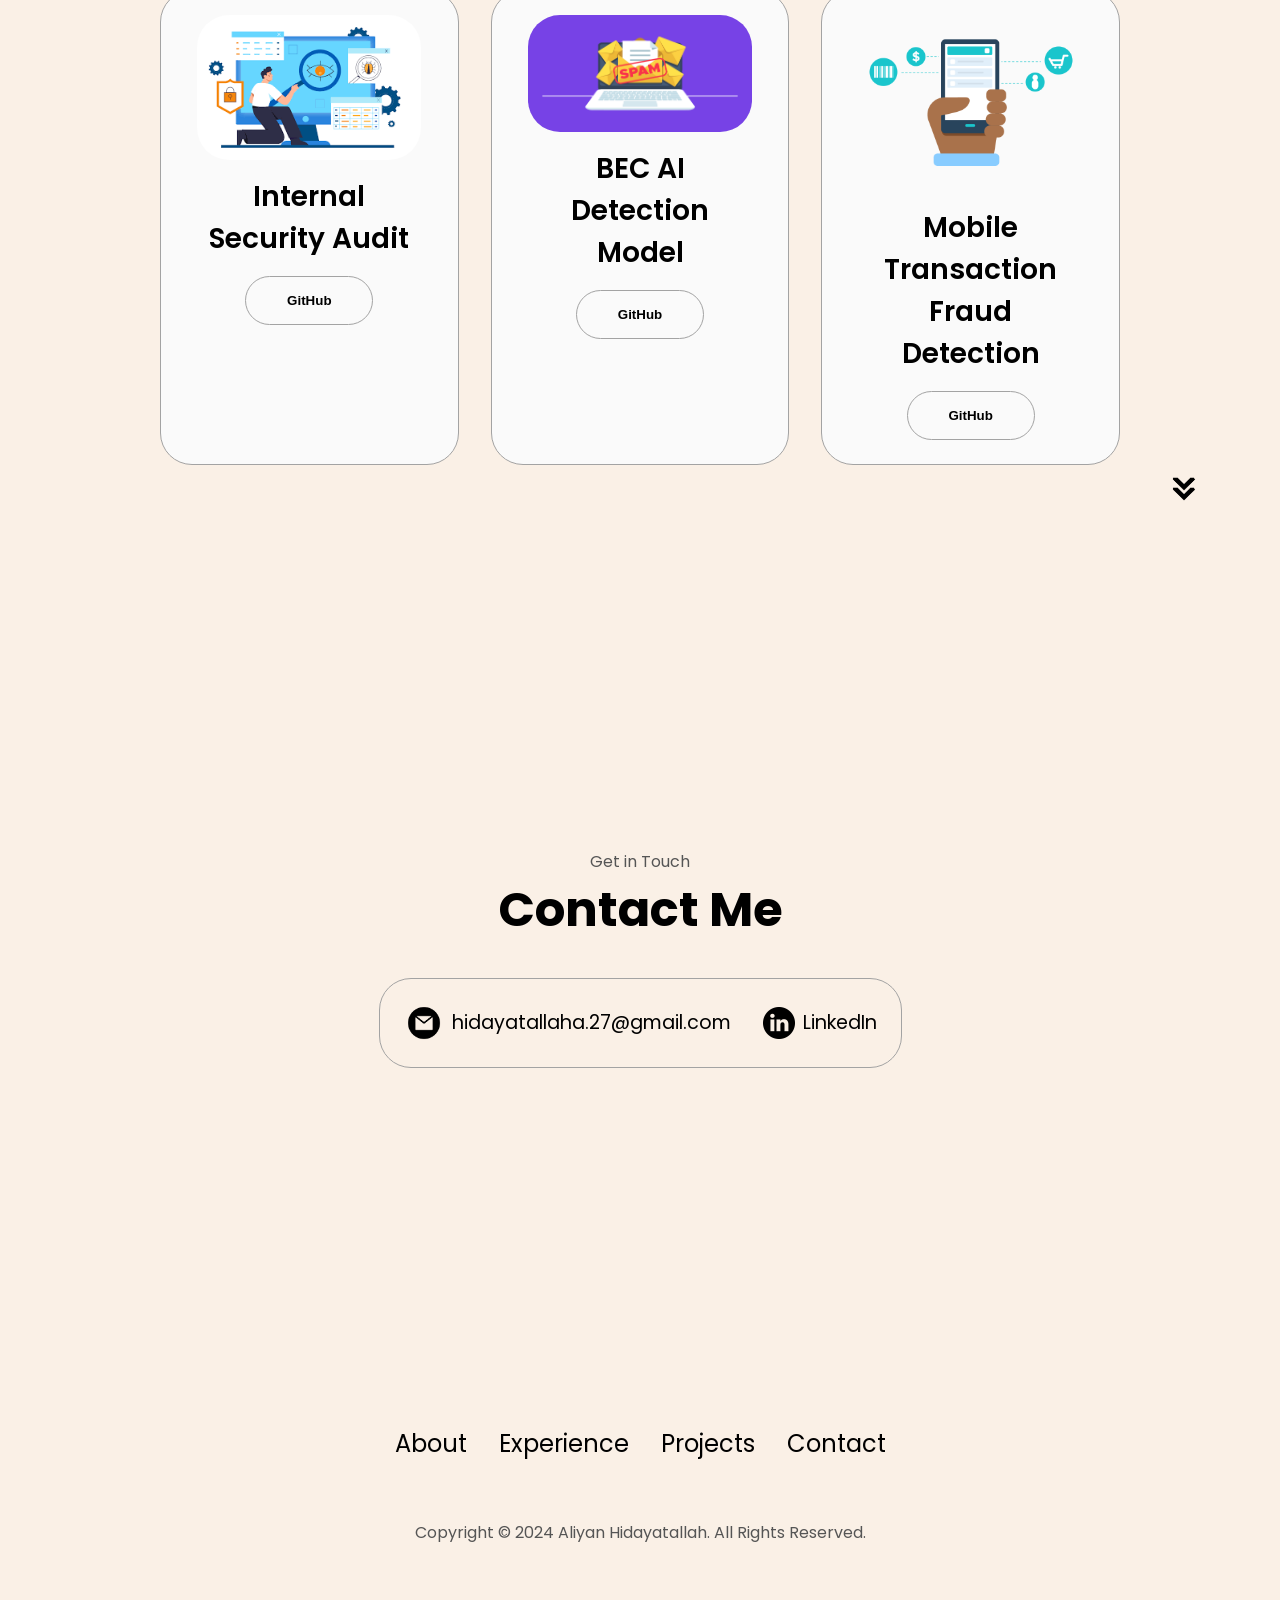
==== commit 036be38d: "Add files via upload" ====
--- a/index.html
+++ b/index.html
@@ -41,14 +41,14 @@
 
     <section id="profile">
         <div class="section__pic-container">
-            <img src="./ASSETS/profile-pic.PNG" alt="Aliyan Hidayatallah Profile Picture">
+            <img src="./ASSETS/profilepic.PNG" alt="Aliyan Hidayatallah Profile Picture">
         </div>
         <div class="section__text">
             
             <h1 class="title">Aliyan Hidayatallah</h1>
             <p class="section__text__p2">Computer Science Major</p>
             <div class="btn-container">
-                <button class="btn btn-color-2" onclick="window.open('./ASSETS/resume-example.pdf')">Download CV</button>
+                <button class="btn btn-color-2" onclick="window.open('./ASSETS/resume.pdf')">Download CV</button>
                 <button class="btn btn-color-1" onclick="scrollToContact()">Contact Info</button>
 
             </div>
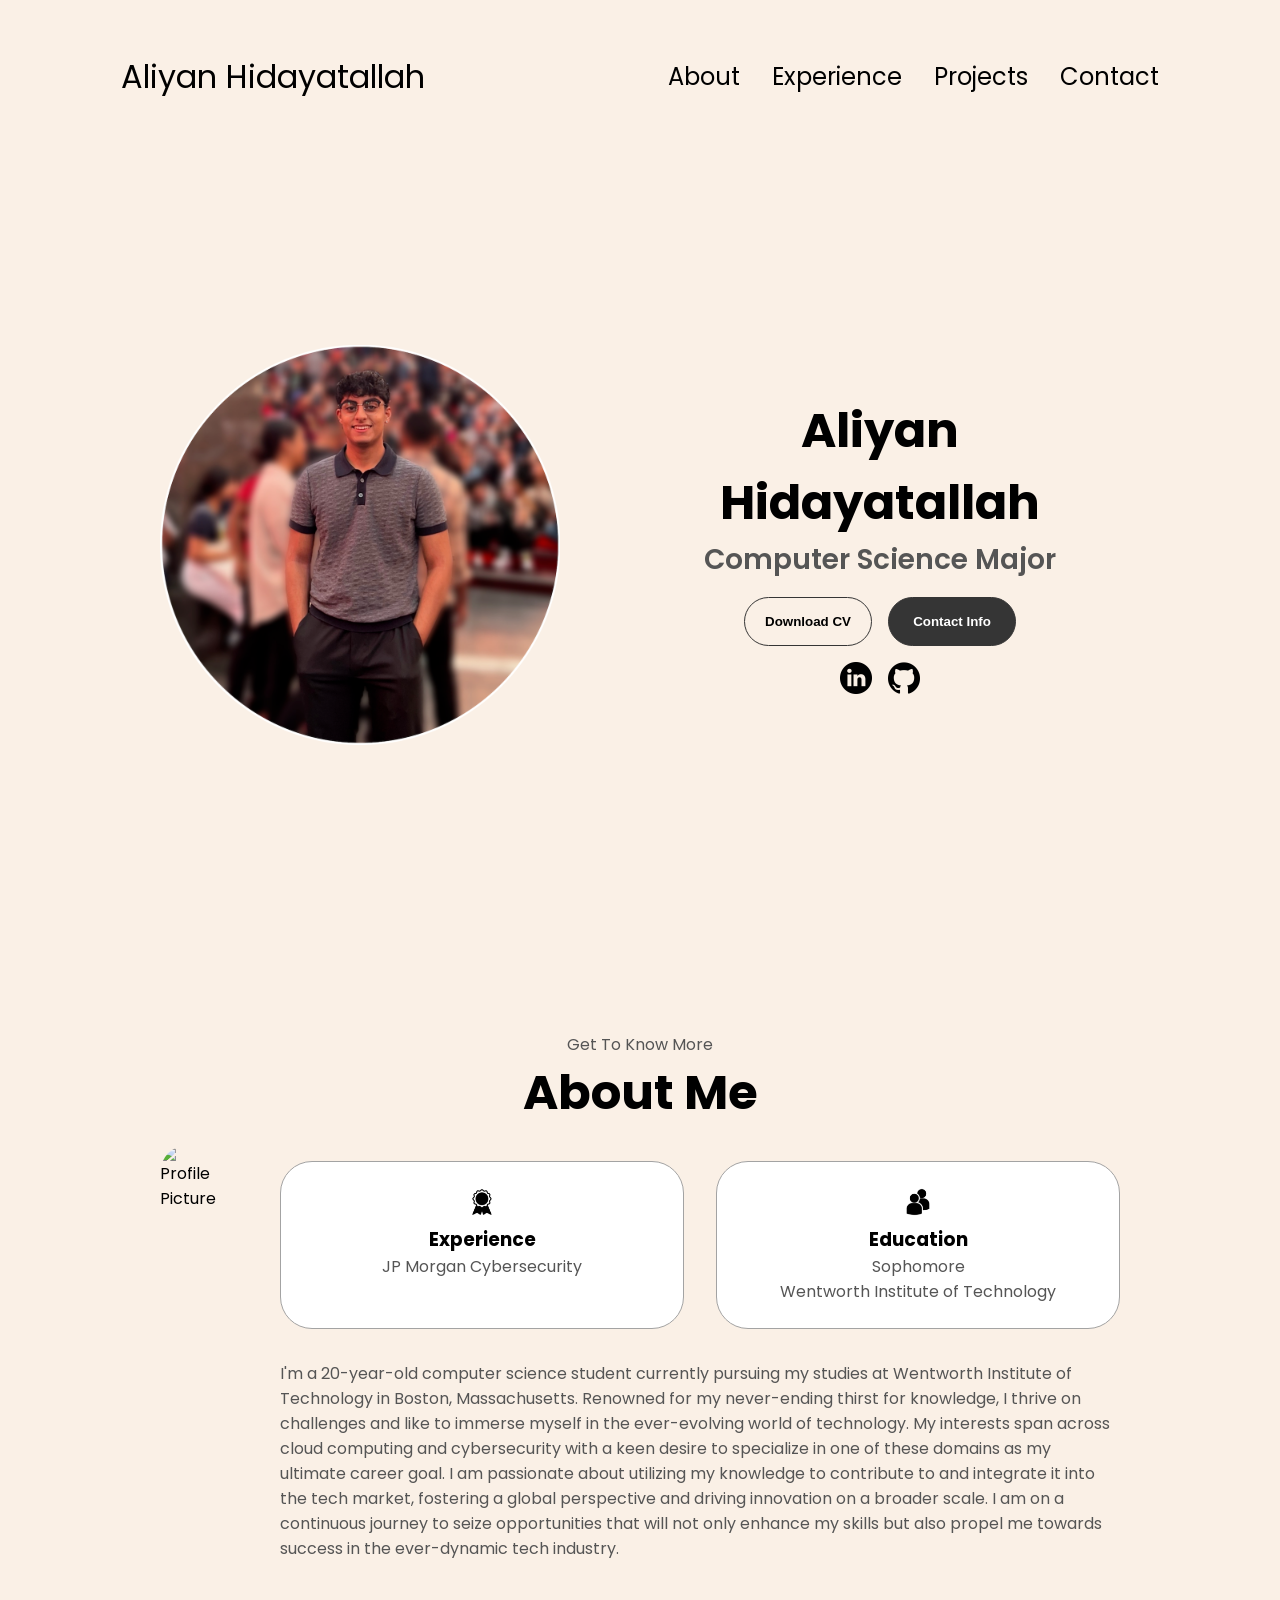
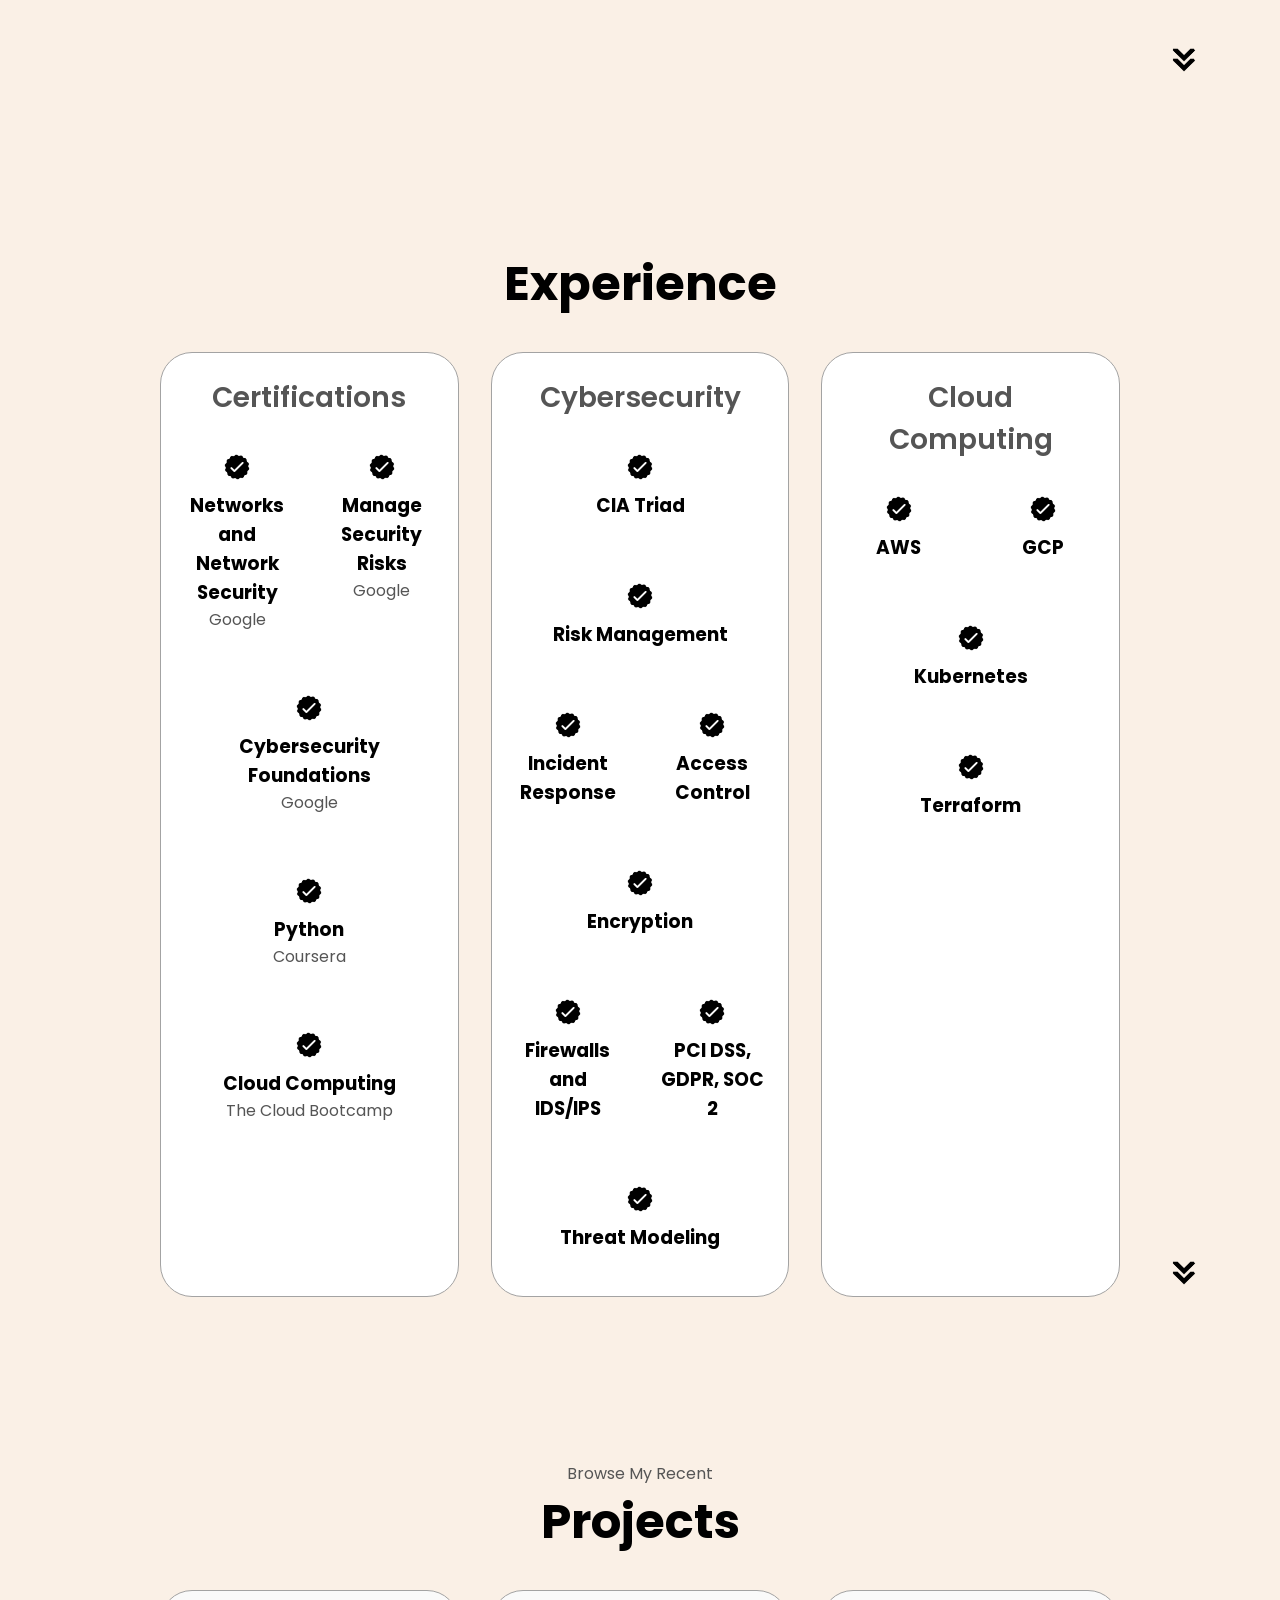
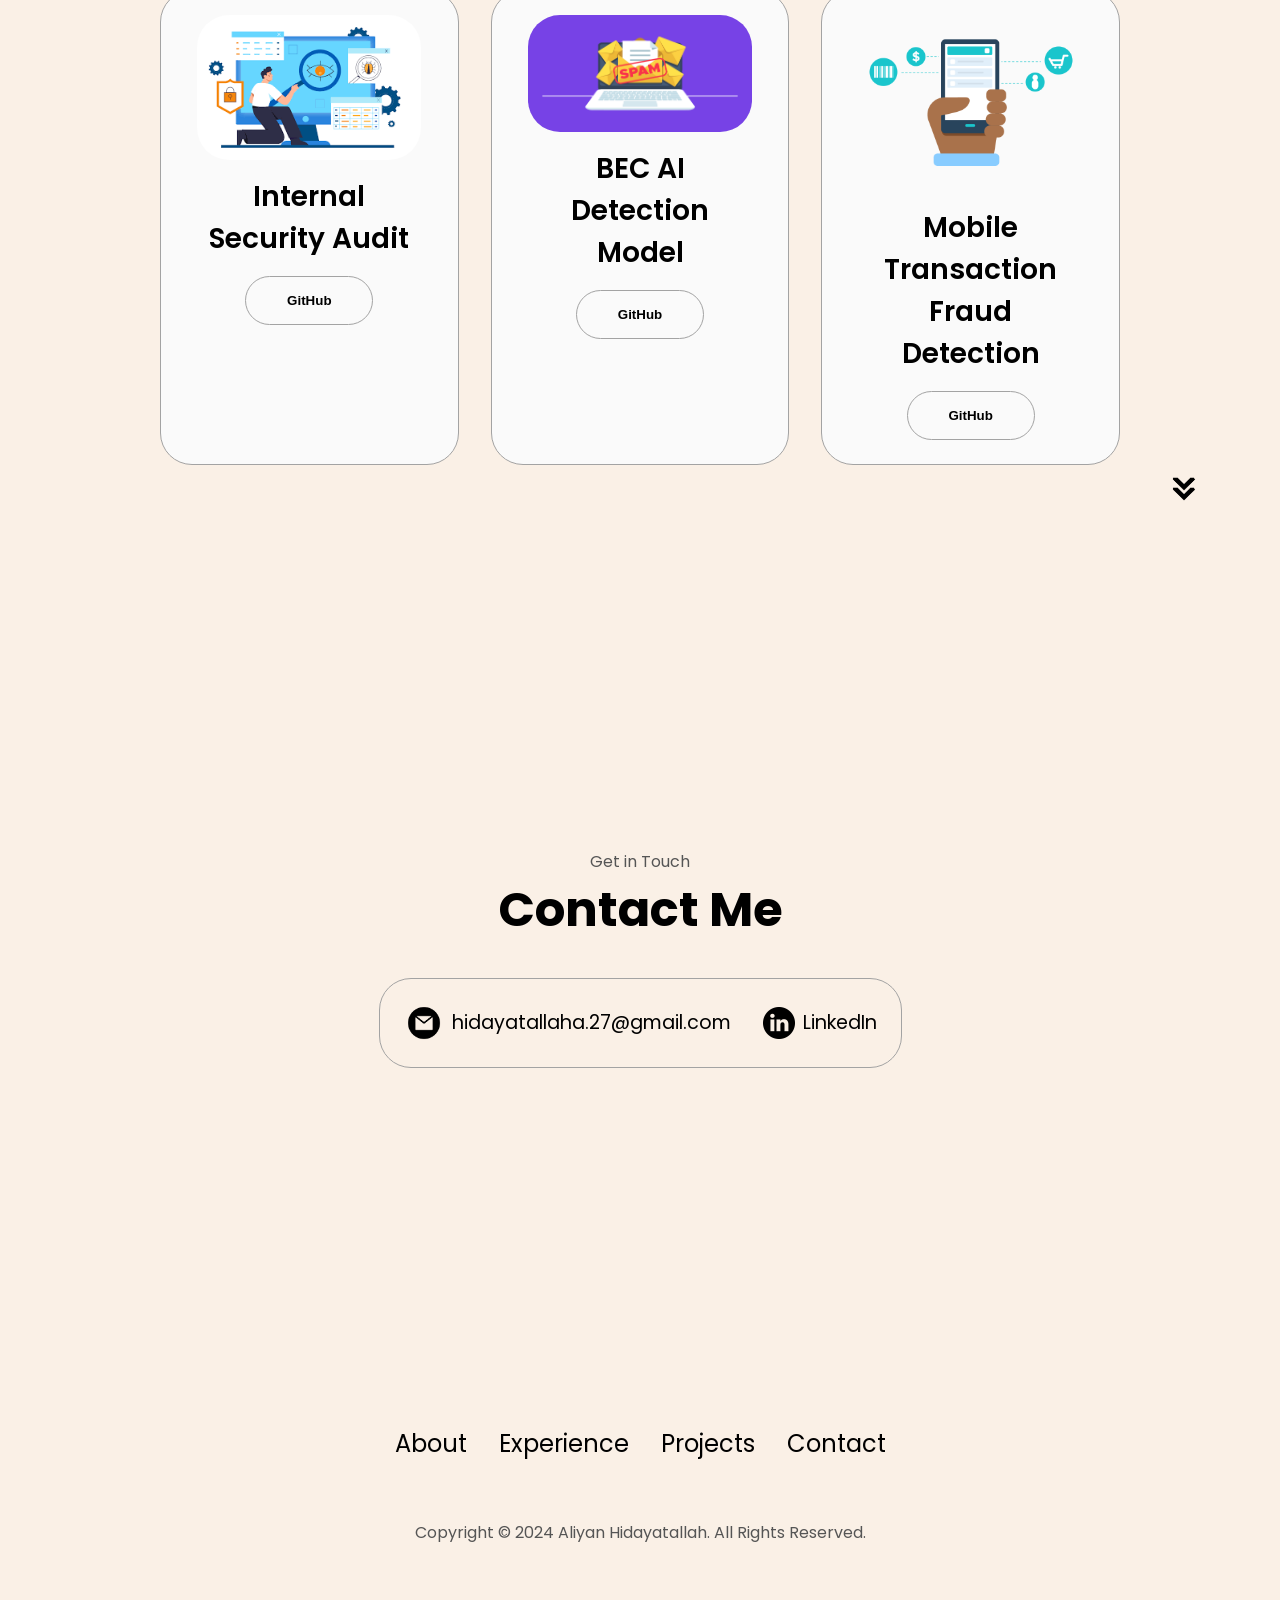
==== commit fe2c7ed2: "Add files via upload" ====
--- a/index.html
+++ b/index.html
@@ -71,7 +71,7 @@
                     <div class="details-container">
                         <img src="./ASSETS/experience.png" alt="Experience Icon" class="icon"/>
                         <h3>Experience</h3>
-                        <p>1 Year<br />JP Morgan Cybersecurity</p>
+                        <p>JP Morgan Cybersecurity</p>
                     </div>
                     <div class="details-container">
                         <img src="./ASSETS/education.png" alt="Education Icon" class="icon"/>
